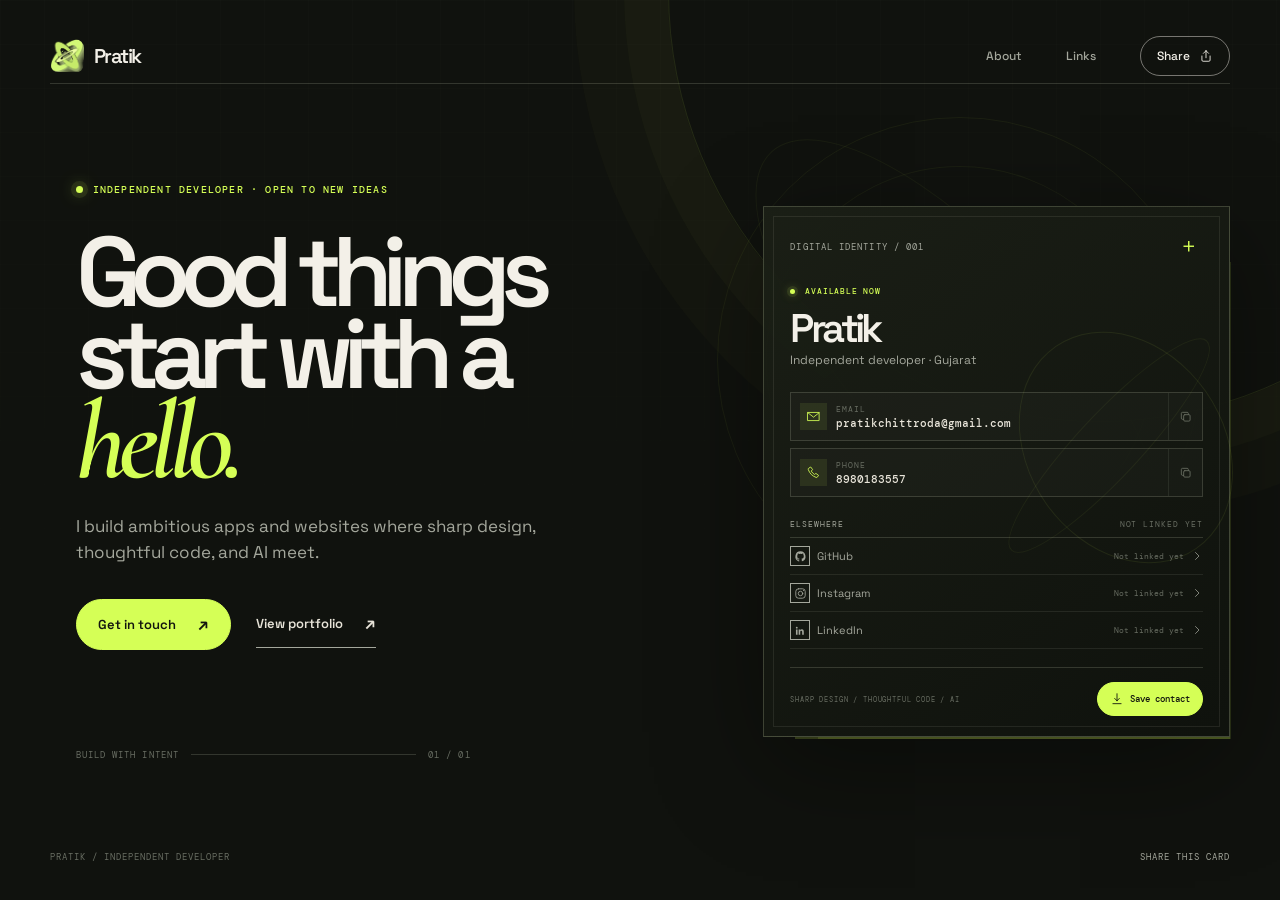
==== Personal card/index.html @ 22456f9d "added both\" ====
<!doctype html>
<html lang="en">
  <head>
    <meta charset="UTF-8" />
    <meta name="viewport" content="width=device-width, initial-scale=1.0" />
    <meta name="theme-color" content="#10120e" />
    <meta name="description" content="Pratik — independent developer building ambitious apps and websites." />
    <title>Pratik — Independent developer</title>
    <link rel="stylesheet" href="styles.css" />
  </head>
  <body>
    <main class="stage" id="top">
      <div class="ambient-grid" aria-hidden="true"></div>
      <input class="card-zoom-toggle" id="cardZoomToggle" type="checkbox" aria-label="Focus card" />

      <header class="site-header shell">
        <a class="brand" href="#top" aria-label="Pratik home">
          <img class="brand-logo" src="public/logo.png" alt="Pratik logo" />
          <span class="brand-name">Pratik</span>
        </a>
        <nav class="masthead-nav" aria-label="Primary navigation">
          <a href="#identity-card">About</a>
          <a href="#links">Links</a>
          <button class="share-button" id="shareTop" type="button" aria-label="Share this card">
            <span>Share</span>
            <svg viewBox="0 0 24 24" aria-hidden="true"><path d="M12 15V3m0 0L7.5 7.5M12 3l4.5 4.5M5 12v7a2 2 0 0 0 2 2h10a2 2 0 0 0 2-2v-7" /></svg>
          </button>
        </nav>
      </header>

      <section class="identity-layout shell" aria-label="Pratik's digital identity card">
        <div class="intro-panel">
          <p class="eyebrow"><span class="pulse"></span><span id="availability">Independent developer · Open to new ideas</span></p>
          <h1>Good things<br />start with a<br /><em>hello.</em></h1>
          <p class="intro-copy" id="displayBio">Hey, I'm Pratik. I build ambitious apps and websites where sharp design, thoughtful code, and AI meet.</p>
          <div class="intro-actions">
            <a class="primary-link" href="#identity-card">Get in touch <span aria-hidden="true">↗</span></a>
            <a class="text-link" id="websiteLink" href="#links">View portfolio <span aria-hidden="true">↗</span></a>
          </div>
          <div class="intro-foot" aria-hidden="true">
            <span>BUILD WITH INTENT</span>
            <span class="foot-rule"></span>
            <span>01 / 01</span>
          </div>
        </div>

        <section class="identity-card" id="identity-card" aria-label="Contact card">
          <div class="card-outline" aria-hidden="true"></div>
          <div class="card-header">
            <span class="card-kicker">DIGITAL IDENTITY / 001</span>
            <label class="card-mark" for="cardZoomToggle" title="Focus card">+</label>
          </div>

          <div class="card-body">
            <div class="card-info">
              <div class="card-identity">
                <p class="status-line"><span class="pulse"></span> AVAILABLE NOW</p>
                <h2 id="displayName">Pratik</h2>
                <p class="role" id="displayRole">Independent developer</p>
              </div>

              <div class="contact-actions" aria-label="Contact actions">
                <div class="contact-row">
                  <a class="contact-anchor action-primary" id="emailLink" href="#" aria-label="Add email">
                    <span class="contact-icon" aria-hidden="true"><svg viewBox="0 0 24 24"><path d="M3 5.5h18v13H3zM3 6l9 7 9-7" /></svg></span>
                    <span class="contact-copy"><small>EMAIL</small><strong id="emailText">Add email</strong></span>
                  </a>
                  <button class="copy-action" data-field="email" type="button" aria-label="Copy email"><svg viewBox="0 0 24 24" aria-hidden="true"><rect x="8" y="8" width="11" height="11" rx="2" /><path d="M16 8V6a2 2 0 0 0-2-2H6a2 2 0 0 0-2 2v8a2 2 0 0 0 2 2h2" /></svg></button>
                </div>
                <div class="contact-row">
                  <a class="contact-anchor" id="phoneLink" href="#" aria-label="Add phone">
                    <span class="contact-icon" aria-hidden="true"><svg viewBox="0 0 24 24"><path d="M7 3.5 4.5 5a2 2 0 0 0-.8 2.5c2.4 6.2 6.1 9.9 12.3 12.3a2 2 0 0 0 2.5-.8l1.5-2.5-4.2-3.1-2.1 1.7a14.3 14.3 0 0 1-5.3-5.3l1.7-2.1z" /></svg></span>
                    <span class="contact-copy"><small>PHONE</small><strong id="phoneText">Add phone</strong></span>
                  </a>
                  <button class="copy-action" data-field="phone" type="button" aria-label="Copy phone"><svg viewBox="0 0 24 24" aria-hidden="true"><rect x="8" y="8" width="11" height="11" rx="2" /><path d="M16 8V6a2 2 0 0 0-2-2H6a2 2 0 0 0-2 2v8a2 2 0 0 0 2 2h2" /></svg></button>
                </div>
              </div>

              <div class="card-links" id="links">
                <div class="links-label"><span>ELSEWHERE</span><span>NOT LINKED YET</span></div>
                <nav class="social-links" aria-label="Social links">
                  <a class="social-link" data-social="github" href="#" aria-label="GitHub — not linked yet">
                    <span class="social-name"><span class="social-icon" aria-hidden="true"><svg viewBox="0 0 24 24"><path d="M12 2.5a9.5 9.5 0 0 0-3 18.51c.48.09.65-.21.65-.46v-1.7c-2.64.58-3.2-1.12-3.2-1.12-.43-1.1-1.05-1.4-1.05-1.4-.86-.59.07-.58.07-.58.95.07 1.45.98 1.45.98.85 1.45 2.22 1.03 2.76.79.09-.61.33-1.03.6-1.27-2.11-.24-4.33-1.06-4.33-4.7 0-1.04.37-1.89.98-2.56-.1-.24-.43-1.21.09-2.53 0 0 .8-.26 2.62.98a9.1 9.1 0 0 1 4.76 0c1.82-1.24 2.62-.98 2.62-.98.52 1.32.19 2.29.09 2.53.61.67.98 1.52.98 2.56 0 3.65-2.22 4.46-4.34 4.7.34.29.64.84.64 1.69v2.51c0 .25.17.55.65.46A9.5 9.5 0 0 0 12 2.5Z" /></svg></span> GitHub</span><span class="social-subtitle">Not linked yet</span><svg viewBox="0 0 24 24" aria-hidden="true"><path d="m9 5 7 7-7 7" /></svg>
                  </a>
                  <a class="social-link" data-social="instagram" href="#" aria-label="Instagram — not linked yet">
                    <span class="social-name"><span class="social-icon" aria-hidden="true"><svg viewBox="0 0 24 24"><rect x="3.3" y="3.3" width="17.4" height="17.4" rx="5" /><circle cx="12" cy="12" r="4.1" /><circle cx="17.5" cy="6.6" r="1" class="social-dot" /></svg></span> Instagram</span><span class="social-subtitle">Not linked yet</span><svg viewBox="0 0 24 24" aria-hidden="true"><path d="m9 5 7 7-7 7" /></svg>
                  </a>
                  <a class="social-link" data-social="linkedin" href="#" aria-label="LinkedIn — not linked yet">
                    <span class="social-name"><span class="social-icon" aria-hidden="true"><svg viewBox="0 0 24 24"><path d="M5.1 8.4A1.7 1.7 0 1 1 5.1 5a1.7 1.7 0 0 1 0 3.4ZM3.6 10h3v10h-3V10Zm5.1 0h2.9v1.37h.04c.4-.76 1.38-1.56 2.84-1.56 3.03 0 3.59 1.99 3.59 4.58V20h-3v-4.98c0-1.19-.02-2.72-1.66-2.72s-1.92 1.3-1.92 2.64V20h-2.9V10Z" /></svg></span> LinkedIn</span><span class="social-subtitle">Not linked yet</span><svg viewBox="0 0 24 24" aria-hidden="true"><path d="m9 5 7 7-7 7" /></svg>
                  </a>
                </nav>
              </div>
            </div>
          </div>

          <div class="card-footer">
            <span class="footer-note">SHARP DESIGN / THOUGHTFUL CODE / AI</span>
            <button class="save-button" id="saveContact" type="button"><svg viewBox="0 0 24 24" aria-hidden="true"><path d="M12 3v12m0 0 4-4m-4 4-4-4M5 20h14" /></svg> Save contact</button>
          </div>
        </section>
      </section>

      <div class="stage-footer shell">
        <span>PRATIK / INDEPENDENT DEVELOPER</span>
      <button class="share-trigger" id="qrTrigger" type="button">Share this card</button>
      </div>
    </main>

    <div class="toast" id="toast" role="status" aria-live="polite"><span class="toast-check">✓</span><span id="toastText">Copied to clipboard</span></div>

    <dialog class="contact-dialog" id="contactDialog" aria-labelledby="dialogTitle">
      <div class="dialog-inner">
        <button class="dialog-close" id="dialogClose" type="button" aria-label="Close share dialog">×</button>
        <p class="eyebrow"><span class="pulse"></span> SHARE THIS CARD</p>
        <h2 id="dialogTitle">Pass it along.</h2>
        <label class="share-field" for="shareUrl"><span>PUBLIC CARD URL</span><input id="shareUrl" type="url" readonly value="" /></label>
        <button class="copy-link" id="copyLink" type="button">Copy link <span aria-hidden="true">↗</span></button>
        <p class="dialog-hint" id="dialogHint">Copy the link and send it to someone who should say hello.</p>
        <button class="dialog-save" id="dialogSave" type="button"><svg viewBox="0 0 24 24" aria-hidden="true"><path d="M12 3v12m0 0 4-4m-4 4-4-4M5 20h14" /></svg> Save contact</button>
      </div>
    </dialog>

    <script src="app.js"></script>
  </body>
</html>
---- Personal card/styles.css ----
@import url('https://fonts.googleapis.com/css2?family=Cormorant+Garamond:ital,wght@1,500;1,600;1,700&family=DM+Mono:wght@400;500&family=Space+Grotesk:wght@400;500;600;700&display=swap');

:root {
  --ink: #f3f0e8;
  --warm: #e8e4d9;
  --muted: #a4a79c;
  --dim: #686d62;
  --line: rgba(226, 232, 203, .17);
  --line-soft: rgba(226, 232, 203, .09);
  --lime: #d5ff56;
  --lime-soft: #bbdf4c;
  --lime-wash: rgba(213, 255, 86, .08);
  --bg: #10120e;
  --panel: #151811;
  --sans: 'Space Grotesk', -apple-system, BlinkMacSystemFont, 'Segoe UI', sans-serif;
  --serif: 'Cormorant Garamond', Georgia, serif;
  --mono: 'DM Mono', 'SFMono-Regular', Consolas, monospace;
}

* { box-sizing: border-box; }
html { scroll-behavior: smooth; }
body { min-width: 320px; margin: 0; overflow-x: hidden; color: var(--ink); background: var(--bg); font-family: var(--sans); }
button, input { font: inherit; }
button, a { -webkit-tap-highlight-color: transparent; }
button { cursor: pointer; }
a { color: inherit; }
:focus-visible { outline: 2px solid var(--lime); outline-offset: 4px; }

.stage { position: relative; isolation: isolate; min-height: 100svh; overflow: hidden; padding: 28px 28px 22px; background: var(--bg); }
.stage::before { content: ''; position: absolute; z-index: -2; width: min(860px, 90vw); height: min(860px, 90vw); top: -440px; right: -250px; border: 1px solid rgba(213,255,86,.1); border-radius: 50%; box-shadow: 0 0 0 44px rgba(213,255,86,.025), 0 0 0 94px rgba(213,255,86,.017); pointer-events: none; }
.stage::after { content: ''; position: absolute; z-index: -2; inset: 0; opacity: .32; background-image: linear-gradient(rgba(220,236,190,.04) 1px, transparent 1px), linear-gradient(90deg, rgba(220,236,190,.04) 1px, transparent 1px); background-size: 44px 44px; mask-image: linear-gradient(to bottom, black 0%, transparent 78%); pointer-events: none; }
.ambient-grid { position: absolute; z-index: -1; top: 13%; right: 6%; width: 38vw; height: 38vw; min-width: 250px; min-height: 250px; border: 1px solid rgba(213,255,86,.11); border-radius: 50%; opacity: .5; pointer-events: none; }
.ambient-grid::before, .ambient-grid::after { content: ''; position: absolute; inset: 10%; border: 1px solid rgba(213,255,86,.1); border-radius: 50%; transform: rotate(42deg); }
.ambient-grid::after { inset: -8% 28%; transform: rotate(-42deg); }
.shell { width: min(100%, 1180px); margin-inline: auto; }

.site-header { display: flex; align-items: center; justify-content: space-between; min-height: 56px; border-bottom: 1px solid var(--line); }
.brand { display: inline-flex; align-items: center; gap: 10px; color: var(--ink); text-decoration: none; }
.brand-logo { display: block; width: 34px; height: 34px; border-radius: 9px; object-fit: contain; }
.brand-name { font-size: 20px; font-weight: 600; letter-spacing: -.08em; }
.masthead-nav { display: flex; align-items: center; gap: clamp(17px, 3.5vw, 44px); color: var(--muted); font-size: 12px; font-weight: 500; }
.masthead-nav > a { text-decoration: none; transition: color .2s ease; }
.masthead-nav > a:hover { color: var(--ink); }
.share-button { display: inline-flex; align-items: center; gap: 9px; padding: 11px 16px; border: 1px solid rgba(243,240,232,.45); border-radius: 999px; color: var(--ink); background: transparent; font-size: 12px; transition: border-color .2s ease, color .2s ease, background .2s ease; }
.share-button:hover { border-color: var(--lime); color: var(--lime); background: var(--lime-wash); }
.share-button svg, .save-button svg, .dialog-save svg { width: 14px; height: 14px; fill: none; stroke: currentColor; stroke-width: 1.5; stroke-linecap: round; stroke-linejoin: round; }

.identity-layout { display: grid; grid-template-columns: minmax(0, 1fr) minmax(430px, .78fr); gap: clamp(50px, 9vw, 145px); align-items: center; padding-top: clamp(72px, 11vh, 140px); padding-bottom: clamp(48px, 10vh, 118px); }
.intro-panel { min-width: 0; padding-left: clamp(0px, 2vw, 27px); }
.eyebrow, .status-line { display: flex; align-items: center; gap: 10px; margin: 0; color: var(--lime); font: 500 10px var(--mono); letter-spacing: .12em; text-transform: uppercase; }
.pulse { display: inline-block; width: 7px; height: 7px; flex: 0 0 auto; border-radius: 50%; background: var(--lime); box-shadow: 0 0 0 5px rgba(213,255,86,.09), 0 0 16px rgba(213,255,86,.65); }
h1, h2, p { margin-top: 0; }
h1 { max-width: 700px; margin: 36px 0 25px; color: var(--ink); font-size: clamp(4rem, 7.7vw, 7.8rem); line-height: .83; letter-spacing: -.105em; font-weight: 600; }
h1 em { color: var(--lime); font-family: var(--serif); font-size: 1.13em; font-weight: 600; letter-spacing: -.07em; }
.intro-copy { max-width: 505px; margin-bottom: 33px; color: var(--muted); font-size: clamp(14px, 1.35vw, 17px); line-height: 1.55; }
.intro-actions { display: flex; flex-wrap: wrap; align-items: center; gap: 25px; }
.primary-link, .text-link { display: inline-flex; align-items: center; gap: 22px; text-decoration: none; font-size: 13px; font-weight: 600; transition: color .2s ease, background .2s ease, border-color .2s ease; }
.primary-link { padding: 16px 21px; border: 1px solid var(--lime); border-radius: 999px; color: #12150e; background: var(--lime); }
.primary-link:hover { border-color: var(--ink); background: var(--ink); }
.primary-link span, .text-link span { font-size: 17px; line-height: 1; }
.text-link { padding: 15px 0; border-bottom: 1px solid var(--muted); color: var(--warm); }
.text-link:hover { border-color: var(--lime); color: var(--lime); }
.intro-foot { display: flex; align-items: center; gap: 12px; max-width: 395px; margin-top: clamp(64px, 11vh, 142px); color: var(--dim); font: 9px var(--mono); letter-spacing: .12em; }
.foot-rule { height: 1px; flex: 1; background: var(--line); }

.identity-card { position: relative; min-width: 0; padding: 25px 26px 20px; border: 1px solid rgba(222,237,188,.22); background: linear-gradient(145deg, rgba(27,31,22,.98), rgba(15,18,13,.99)); box-shadow: 16px 18px 0 -16px rgba(213,255,86,.18), 28px 29px 0 -27px rgba(213,255,86,.12), 0 30px 100px rgba(0,0,0,.37); }
.identity-card::after { content: ''; position: absolute; z-index: 0; inset: 4px; border: 1px solid rgba(213,255,86,.12); opacity: 0; pointer-events: none; }
.card-outline { position: absolute; inset: 9px; border: 1px solid var(--line-soft); pointer-events: none; }
.card-header, .card-footer { position: relative; z-index: 1; display: flex; align-items: center; justify-content: space-between; }
.card-kicker, .links-label, .footer-note { color: var(--muted); font: 9px var(--mono); letter-spacing: .12em; }
.card-zoom-toggle { position: absolute; width: 1px; height: 1px; overflow: hidden; clip: rect(0 0 0 0); clip-path: inset(50%); white-space: nowrap; }
.card-mark { position: relative; z-index: 2; display: grid; place-items: center; width: 29px; height: 29px; border: 1px solid transparent; color: var(--lime); font-size: 25px; font-weight: 300; line-height: 1; cursor: pointer; transition: border-color .2s ease, background .2s ease, transform .2s ease; }
.card-mark:hover, .card-zoom-toggle:focus-visible ~ .identity-layout .card-mark { border-color: rgba(213,255,86,.4); background: var(--lime-wash); }
.card-zoom-toggle:checked ~ .identity-layout .card-mark { transform: rotate(45deg); }
.card-body { position: relative; z-index: 1; display: block; margin-top: 22px; }
.card-body::before { content: ''; position: absolute; z-index: -1; top: 11%; right: -5%; width: 47%; height: 67%; border: 1px solid rgba(213,255,86,.08); border-radius: 50%; transform: rotate(-35deg); pointer-events: none; }
.card-body::after { content: ''; position: absolute; z-index: -1; top: 5%; right: 15%; width: 15%; height: 78%; border: 1px solid rgba(213,255,86,.06); border-radius: 50%; transform: rotate(43deg); pointer-events: none; }
.card-info { width: min(100%, 620px); min-width: 0; margin-inline: auto; display: flex; flex-direction: column; }
.status-line { margin: 3px 0 14px; font-size: 8px; letter-spacing: .1em; }.status-line .pulse { width: 5px; height: 5px; box-shadow: 0 0 0 3px rgba(213,255,86,.09), 0 0 10px rgba(213,255,86,.55); }
h2 { margin-bottom: 4px; font-size: clamp(28px, 3.4vw, 40px); line-height: .95; letter-spacing: -.09em; font-weight: 600; }
.role { margin-bottom: 24px; color: var(--muted); font-size: 12px; }
.contact-actions { display: grid; gap: 7px; }
.contact-row { display: flex; align-items: stretch; min-width: 0; border: 1px solid var(--line); background: rgba(255,255,255,.018); transition: border-color .2s ease, background .2s ease; }
.contact-row:focus-within, .contact-row:hover { border-color: rgba(213,255,86,.4); background: var(--lime-wash); }
.contact-anchor { min-width: 0; flex: 1; display: flex; align-items: center; gap: 9px; padding: 10px 9px; text-decoration: none; }
.contact-icon { display: grid; place-items: center; width: 27px; height: 27px; flex: 0 0 auto; color: var(--lime); background: rgba(213,255,86,.09); }
.contact-icon svg { width: 15px; height: 15px; fill: none; stroke: currentColor; stroke-width: 1.35; stroke-linejoin: round; stroke-linecap: round; }
.contact-copy { min-width: 0; display: grid; gap: 2px; }.contact-copy small { color: var(--dim); font: 8px var(--mono); letter-spacing: .1em; }.contact-copy strong { overflow: hidden; color: var(--warm); font: 500 11px var(--mono); text-overflow: ellipsis; white-space: nowrap; }
.copy-action { display: grid; place-items: center; width: 34px; flex: 0 0 34px; margin: 0; border: 0; border-left: 1px solid var(--line-soft); color: var(--dim); background: transparent; transition: color .2s ease, background .2s ease; }.copy-action:hover { color: var(--lime); background: rgba(213,255,86,.1); }.copy-action svg { width: 14px; height: 14px; fill: none; stroke: currentColor; stroke-width: 1.5; stroke-linejoin: round; stroke-linecap: round; }
.card-links { margin-top: auto; padding-top: 22px; }.links-label { display: flex; justify-content: space-between; padding-bottom: 8px; border-bottom: 1px solid var(--line); font-size: 8px; }.links-label span:last-child { color: var(--dim); }
.social-links { display: grid; }.social-link { display: flex; align-items: center; gap: 7px; padding: 8px 0; border-bottom: 1px solid var(--line-soft); color: var(--muted); text-decoration: none; transition: color .2s ease; }.social-link:hover { color: var(--lime); }.social-name { display: inline-flex; align-items: center; gap: 7px; min-width: 0; font-size: 11px; }.social-icon { display: grid; place-items: center; width: 20px; height: 20px; border: 1px solid currentColor; color: inherit; }.social-icon svg { width: 13px; height: 13px; fill: none; stroke: currentColor; stroke-width: 1.55; stroke-linecap: round; stroke-linejoin: round; }.social-icon svg path:first-child { fill: currentColor; stroke: none; }.social-icon .social-dot { fill: currentColor; stroke: none; }.social-subtitle { overflow: hidden; margin-left: auto; color: var(--dim); font: 8px var(--mono); text-overflow: ellipsis; white-space: nowrap; }.social-link > svg { width: 12px; height: 12px; flex: 0 0 auto; fill: none; stroke: currentColor; stroke-width: 1.5; stroke-linecap: round; stroke-linejoin: round; }
.card-footer { gap: 10px; margin-top: 18px; padding-top: 14px; border-top: 1px solid var(--line); }.footer-note { overflow: hidden; color: var(--dim); font-size: 7px; text-overflow: ellipsis; white-space: nowrap; }.save-button, .dialog-save { display: inline-flex; align-items: center; gap: 6px; flex: 0 0 auto; padding: 6px 0; border: 0; color: var(--lime); background: transparent; font: 500 9px var(--mono); white-space: nowrap; }.save-button { padding: 9px 12px; border: 1px solid var(--lime); border-radius: 999px; color: #12150e; background: var(--lime); }.save-button:hover { color: var(--ink); border-color: var(--ink); background: var(--ink); }.dialog-save:hover { color: var(--ink); }

.stage-footer { display: flex; justify-content: space-between; align-items: center; color: var(--dim); font: 9px var(--mono); letter-spacing: .11em; }.share-trigger { padding: 0; border: 0; color: var(--muted); background: none; font: 9px var(--mono); letter-spacing: .11em; text-transform: uppercase; }.share-trigger span { padding-left: 7px; color: var(--lime); font-size: 15px; }.share-trigger:hover { color: var(--lime); }
.toast { position: fixed; z-index: 20; left: 50%; bottom: 23px; display: flex; align-items: center; gap: 9px; padding: 11px 16px 11px 11px; border: 1px solid rgba(213,255,86,.4); border-radius: 30px; color: var(--ink); background: #1a2414; box-shadow: 0 12px 40px rgba(0,0,0,.4); font: 11px var(--mono); transform: translate(-50%, 90px); opacity: 0; pointer-events: none; transition: opacity .25s ease, transform .25s ease; }.toast.is-visible { transform: translate(-50%, 0); opacity: 1; }.toast-check { display: grid; place-items: center; width: 19px; height: 19px; border-radius: 50%; color: #19230f; background: var(--lime); font-weight: 700; }

/* The plus mark is a no-script focus mode: the card expands into the only visible surface. */
.identity-card { transform-origin: center; transition: width .65s cubic-bezier(.22, 1, .36, 1), transform .65s cubic-bezier(.22, 1, .36, 1), box-shadow .65s ease; }
.stage > .card-zoom-toggle:checked ~ .site-header,
.stage > .card-zoom-toggle:checked ~ .identity-layout .intro-panel,
.stage > .card-zoom-toggle:checked ~ .stage-footer { opacity: 0; pointer-events: none; transform: scale(.96); }
.site-header, .intro-panel, .stage-footer { transition: opacity .42s ease, transform .65s cubic-bezier(.22, 1, .36, 1); }
.stage > .card-zoom-toggle:checked ~ .identity-layout::before { content: ''; position: fixed; z-index: 0; inset: 0; background: var(--bg); opacity: .96; pointer-events: none; }
.stage > .card-zoom-toggle:checked ~ .identity-layout { position: fixed; z-index: 10; top: 0; right: 0; bottom: 0; left: 0; display: grid; grid-template-columns: 1fr; place-items: center; width: auto; height: 100svh; max-width: none; margin: 0; padding: clamp(18px, 4vw, 48px); pointer-events: none; opacity: 1; animation: focusIn .7s ease both; }
.stage > .card-zoom-toggle:checked ~ .identity-layout .identity-card { position: fixed; z-index: 1; top: 50%; left: 50%; width: min(760px, calc(100vw - clamp(36px, 8vw, 96px))); max-height: calc(100svh - clamp(36px, 8vw, 96px)); margin: 0; overflow: auto; pointer-events: auto; transform: translate(-50%, -50%) scale(1.06); animation: cardFocusIn .72s cubic-bezier(.22, 1, .36, 1) both; box-shadow: 0 0 0 1px rgba(213,255,86,.1), 0 35px 120px rgba(0,0,0,.72), 0 0 80px rgba(213,255,86,.07); }
.stage > .card-zoom-toggle:checked ~ .identity-layout .identity-card::after { opacity: 1; animation: outlinePulse 3.2s ease-in-out .7s infinite; }
.stage > .card-zoom-toggle:checked ~ .identity-layout .card-header { animation: revealUp .55s cubic-bezier(.22, 1, .36, 1) .15s both; }
.stage > .card-zoom-toggle:checked ~ .identity-layout .card-identity { animation: revealUp .55s cubic-bezier(.22, 1, .36, 1) .24s both; }
.stage > .card-zoom-toggle:checked ~ .identity-layout .contact-row:nth-child(1) { animation: revealUp .5s cubic-bezier(.22, 1, .36, 1) .34s both; }
.stage > .card-zoom-toggle:checked ~ .identity-layout .contact-row:nth-child(2) { animation: revealUp .5s cubic-bezier(.22, 1, .36, 1) .41s both; }
.stage > .card-zoom-toggle:checked ~ .identity-layout .card-links { animation: revealUp .55s cubic-bezier(.22, 1, .36, 1) .49s both; }
.stage > .card-zoom-toggle:checked ~ .identity-layout .card-footer { animation: revealUp .55s cubic-bezier(.22, 1, .36, 1) .58s both; }

@keyframes focusIn {
  from { opacity: 0; }
  to { opacity: 1; }
}
@keyframes cardFocusIn {
  from { opacity: 0; transform: translate(-50%, -50%) scale(.88); }
  to { opacity: 1; transform: translate(-50%, -50%) scale(1.06); }
}
@keyframes revealUp {
  from { opacity: 0; transform: translateY(14px); }
  to { opacity: 1; transform: translateY(0); }
}
@keyframes outlinePulse {
  0%, 100% { box-shadow: 0 0 0 0 rgba(213,255,86,0); }
  50% { box-shadow: 0 0 0 9px rgba(213,255,86,.035), 0 0 28px rgba(213,255,86,.12); }
}

.contact-dialog { width: min(calc(100% - 32px), 430px); padding: 0; border: 1px solid rgba(213,255,86,.35); color: var(--ink); background: #151811; box-shadow: 0 30px 100px rgba(0,0,0,.75); }.contact-dialog::backdrop { background: rgba(5,7,4,.8); backdrop-filter: blur(9px); }.dialog-inner { position: relative; padding: 34px 30px 28px; text-align: left; }.dialog-close { position: absolute; top: 14px; right: 14px; display: grid; place-items: center; width: 28px; height: 28px; border: 1px solid var(--line); border-radius: 50%; color: var(--muted); background: transparent; font-size: 20px; line-height: 1; }.dialog-close:hover { border-color: var(--lime); color: var(--lime); }.dialog-inner .eyebrow { margin-bottom: 17px; font-size: 9px; }.dialog-inner h2 { margin-bottom: 22px; font-size: 39px; }.share-field { display: grid; gap: 8px; }.share-field > span { color: var(--dim); font: 9px var(--mono); letter-spacing: .12em; }.share-field input { width: 100%; min-width: 0; padding: 13px 12px; border: 1px solid var(--line); border-radius: 0; color: var(--warm); outline: 0; background: rgba(255,255,255,.035); font: 11px var(--mono); }.share-field input:focus { border-color: var(--lime); }.copy-link { display: inline-flex; align-items: center; gap: 17px; margin-top: 12px; padding: 12px 15px; border: 1px solid var(--lime); color: #12150e; background: var(--lime); font-size: 12px; font-weight: 600; }.copy-link span { font-size: 16px; }.copy-link:hover { color: var(--ink); border-color: var(--ink); background: var(--ink); }.dialog-hint { max-width: 320px; margin: 18px 0 18px; color: var(--muted); font-size: 11px; line-height: 1.5; }

@media (max-width: 899px) {
  .identity-layout { grid-template-columns: minmax(0, 700px); justify-content: center; gap: 58px; padding-top: 76px; }
  .intro-panel { padding-left: 0; }
  h1 { font-size: clamp(4rem, 13vw, 7rem); }
  .intro-foot { margin-top: 70px; }
  .identity-card { width: min(100%, 620px); margin-inline: auto; }
}

@media (max-width: 560px) {
  .stage { padding: 18px 15px 20px; }
  .site-header { min-height: 49px; }.brand-logo { width: 30px; height: 30px; }.brand-name { font-size: 18px; }.masthead-nav { gap: 14px; font-size: 11px; }.masthead-nav > a { display: none; }.share-button { padding: 9px 12px; }
  .identity-layout { gap: 45px; padding-top: 63px; padding-bottom: 48px; }
  .eyebrow { font-size: 8px; letter-spacing: .08em; }.pulse { width: 6px; height: 6px; }
  h1 { margin: 28px 0 20px; font-size: clamp(3.8rem, 17vw, 5.5rem); line-height: .86; }.intro-copy { font-size: 14px; }.intro-actions { gap: 17px; }.primary-link { padding: 14px 17px; }.text-link { padding-block: 13px; }
  .intro-foot { margin-top: 57px; }
  .identity-card { padding: 21px 18px 17px; }.card-info { width: 100%; }.card-links { padding-top: 24px; }.card-footer { margin-top: 20px; }.footer-note { max-width: 48%; }
  .stage-footer { gap: 12px; font-size: 8px; }.stage-footer > span { max-width: 48%; line-height: 1.35; }.share-trigger { font-size: 8px; letter-spacing: .07em; text-align: right; }
}

@media (max-width: 560px) {
  .stage > .card-zoom-toggle:checked ~ .identity-layout { padding: 16px; }
  .stage > .card-zoom-toggle:checked ~ .identity-layout .identity-card { width: calc(100vw - 32px); max-height: calc(100svh - 32px); transform: translate(-50%, -50%) scale(1); }
}

@media (max-width: 365px) {
  .stage { padding-inline: 12px; }.masthead-nav { gap: 8px; }.share-button span { display: none; }.share-button { padding: 9px; }.identity-layout { padding-top: 53px; }.identity-card { padding-inline: 15px; }.contact-copy strong { font-size: 10px; }.social-subtitle { font-size: 7px; }.footer-note { font-size: 6px; }
}

@media (prefers-reduced-motion: no-preference) {
  .ambient-grid { animation: drift 18s ease-in-out infinite alternate; }
  .pulse { animation: pulse 2.8s ease-in-out infinite; }
  @keyframes drift { to { transform: rotate(8deg) scale(1.06); opacity: .35; } }
  @keyframes pulse { 50% { box-shadow: 0 0 0 6px rgba(213,255,86,.04), 0 0 18px rgba(213,255,86,.72); } }
}

@media (prefers-reduced-motion: reduce) {
  html { scroll-behavior: auto; }
  *, *::before, *::after { animation-duration: .01ms !important; animation-iteration-count: 1 !important; transition-duration: .01ms !important; }
}
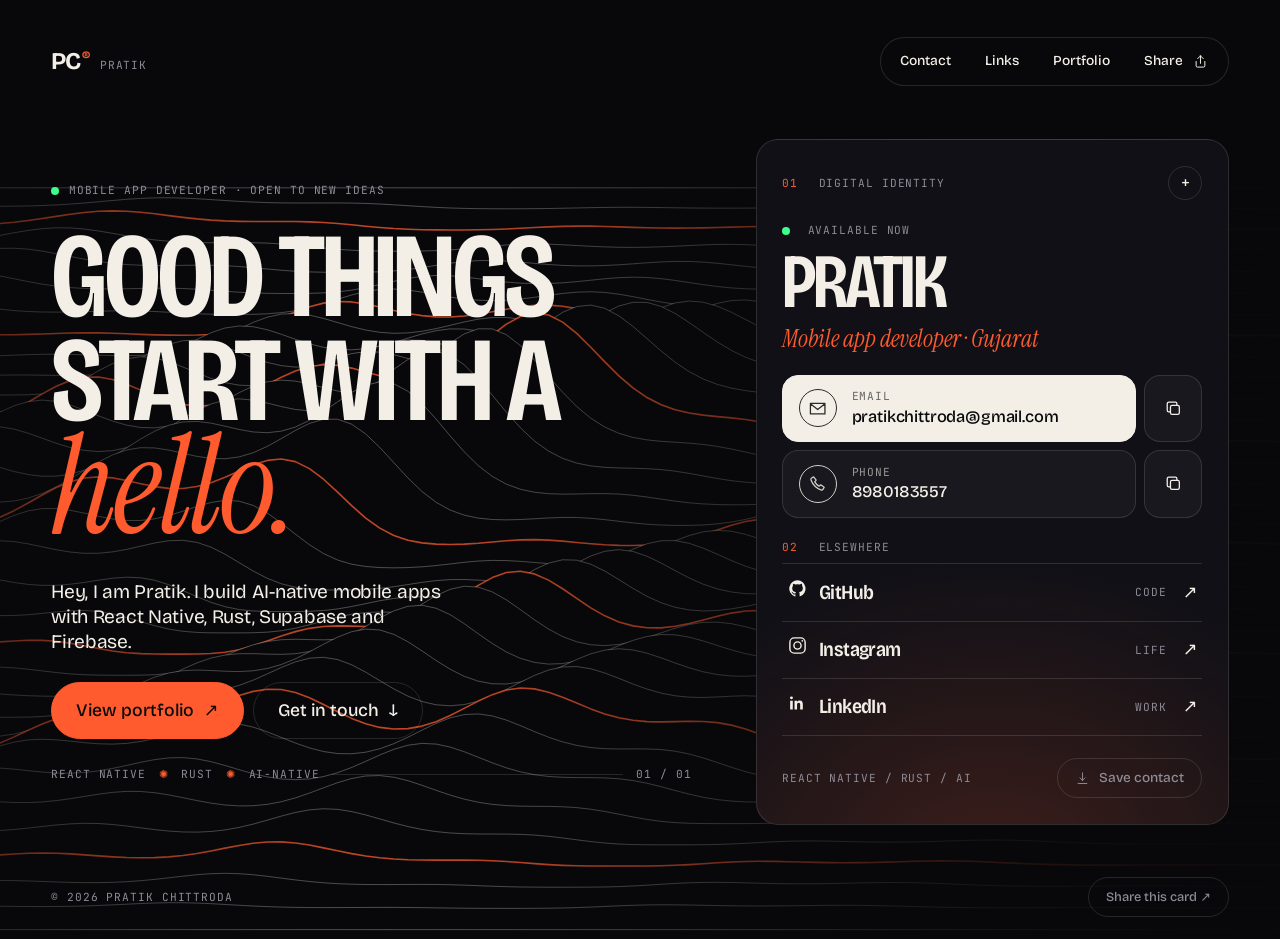
==== commit ca96c4a1: "feat: redesign personal card to match the new portfolio Same ink/ember palette, type system, pill bu" ====
--- a/Personal card/index.html
+++ b/Personal card/index.html
@@ -3,24 +3,27 @@
   <head>
     <meta charset="UTF-8" />
     <meta name="viewport" content="width=device-width, initial-scale=1.0" />
-    <meta name="theme-color" content="#10120e" />
-    <meta name="description" content="Pratik — independent developer building ambitious apps and websites." />
-    <title>Pratik — Independent developer</title>
+    <meta name="theme-color" content="#08080b" />
+    <meta name="description" content="Pratik Chittroda — mobile app developer building AI-native apps with React Native, Rust, Supabase and Firebase." />
+    <title>Pratik — Digital card</title>
+    <link rel="icon" type="image/svg+xml" href="/portfolio/favicon.svg" />
+    <link rel="preload" href="public/fonts/bricolage.woff2" as="font" type="font/woff2" crossorigin />
     <link rel="stylesheet" href="styles.css" />
   </head>
   <body>
     <main class="stage" id="top">
-      <div class="ambient-grid" aria-hidden="true"></div>
+      <canvas class="waves" id="waves" aria-hidden="true"></canvas>
       <input class="card-zoom-toggle" id="cardZoomToggle" type="checkbox" aria-label="Focus card" />
 
       <header class="site-header shell">
         <a class="brand" href="#top" aria-label="Pratik home">
-          <img class="brand-logo" src="public/logo.png" alt="Pratik logo" />
+          <span class="brand-mark">PC<sup>®</sup></span>
           <span class="brand-name">Pratik</span>
         </a>
         <nav class="masthead-nav" aria-label="Primary navigation">
-          <a href="#identity-card">About</a>
+          <a href="#identity-card">Contact</a>
           <a href="#links">Links</a>
+          <a href="/portfolio">Portfolio</a>
           <button class="share-button" id="shareTop" type="button" aria-label="Share this card">
             <span>Share</span>
             <svg viewBox="0 0 24 24" aria-hidden="true"><path d="M12 15V3m0 0L7.5 7.5M12 3l4.5 4.5M5 12v7a2 2 0 0 0 2 2h10a2 2 0 0 0 2-2v-7" /></svg>
@@ -30,15 +33,15 @@
 
       <section class="identity-layout shell" aria-label="Pratik's digital identity card">
         <div class="intro-panel">
-          <p class="eyebrow"><span class="pulse"></span><span id="availability">Independent developer · Open to new ideas</span></p>
-          <h1>Good things<br />start with a<br /><em>hello.</em></h1>
-          <p class="intro-copy" id="displayBio">Hey, I'm Pratik. I build ambitious apps and websites where sharp design, thoughtful code, and AI meet.</p>
+          <p class="eyebrow"><span class="pulse"></span><span id="availability">Mobile app developer · Open to new ideas</span></p>
+          <h1><span>Good things</span><span>start with a</span><em>hello.</em></h1>
+          <p class="intro-copy" id="displayBio">Hey, I'm Pratik. I build AI-native mobile apps with React Native, Rust, Supabase and Firebase.</p>
           <div class="intro-actions">
-            <a class="primary-link" href="#identity-card">Get in touch <span aria-hidden="true">↗</span></a>
-            <a class="text-link" id="websiteLink" href="#links">View portfolio <span aria-hidden="true">↗</span></a>
+            <a class="primary-link" id="websiteLink" href="/portfolio"><span>View portfolio</span><i aria-hidden="true">↗</i></a>
+            <a class="text-link" href="#identity-card"><span>Get in touch</span><i aria-hidden="true">↓</i></a>
           </div>
           <div class="intro-foot" aria-hidden="true">
-            <span>BUILD WITH INTENT</span>
+            <span>React Native</span><b>✺</b><span>Rust</span><b>✺</b><span>AI-native</span>
             <span class="foot-rule"></span>
             <span>01 / 01</span>
           </div>
@@ -47,46 +50,46 @@
         <section class="identity-card" id="identity-card" aria-label="Contact card">
           <div class="card-outline" aria-hidden="true"></div>
           <div class="card-header">
-            <span class="card-kicker">DIGITAL IDENTITY / 001</span>
+            <span class="card-kicker"><b>01</b> Digital identity</span>
             <label class="card-mark" for="cardZoomToggle" title="Focus card">+</label>
           </div>
 
           <div class="card-body">
             <div class="card-info">
               <div class="card-identity">
-                <p class="status-line"><span class="pulse"></span> AVAILABLE NOW</p>
+                <p class="status-line"><span class="pulse"></span> Available now</p>
                 <h2 id="displayName">Pratik</h2>
-                <p class="role" id="displayRole">Independent developer</p>
+                <p class="role" id="displayRole">Mobile app developer</p>
               </div>
 
               <div class="contact-actions" aria-label="Contact actions">
                 <div class="contact-row">
                   <a class="contact-anchor action-primary" id="emailLink" href="#" aria-label="Add email">
                     <span class="contact-icon" aria-hidden="true"><svg viewBox="0 0 24 24"><path d="M3 5.5h18v13H3zM3 6l9 7 9-7" /></svg></span>
-                    <span class="contact-copy"><small>EMAIL</small><strong id="emailText">Add email</strong></span>
+                    <span class="contact-copy"><small>Email</small><strong id="emailText">Add email</strong></span>
                   </a>
                   <button class="copy-action" data-field="email" type="button" aria-label="Copy email"><svg viewBox="0 0 24 24" aria-hidden="true"><rect x="8" y="8" width="11" height="11" rx="2" /><path d="M16 8V6a2 2 0 0 0-2-2H6a2 2 0 0 0-2 2v8a2 2 0 0 0 2 2h2" /></svg></button>
                 </div>
                 <div class="contact-row">
                   <a class="contact-anchor" id="phoneLink" href="#" aria-label="Add phone">
                     <span class="contact-icon" aria-hidden="true"><svg viewBox="0 0 24 24"><path d="M7 3.5 4.5 5a2 2 0 0 0-.8 2.5c2.4 6.2 6.1 9.9 12.3 12.3a2 2 0 0 0 2.5-.8l1.5-2.5-4.2-3.1-2.1 1.7a14.3 14.3 0 0 1-5.3-5.3l1.7-2.1z" /></svg></span>
-                    <span class="contact-copy"><small>PHONE</small><strong id="phoneText">Add phone</strong></span>
+                    <span class="contact-copy"><small>Phone</small><strong id="phoneText">Add phone</strong></span>
                   </a>
                   <button class="copy-action" data-field="phone" type="button" aria-label="Copy phone"><svg viewBox="0 0 24 24" aria-hidden="true"><rect x="8" y="8" width="11" height="11" rx="2" /><path d="M16 8V6a2 2 0 0 0-2-2H6a2 2 0 0 0-2 2v8a2 2 0 0 0 2 2h2" /></svg></button>
                 </div>
               </div>
 
               <div class="card-links" id="links">
-                <div class="links-label"><span>ELSEWHERE</span><span>NOT LINKED YET</span></div>
+                <div class="links-label"><span><b>02</b> Elsewhere</span></div>
                 <nav class="social-links" aria-label="Social links">
-                  <a class="social-link" data-social="github" href="#" aria-label="GitHub — not linked yet">
-                    <span class="social-name"><span class="social-icon" aria-hidden="true"><svg viewBox="0 0 24 24"><path d="M12 2.5a9.5 9.5 0 0 0-3 18.51c.48.09.65-.21.65-.46v-1.7c-2.64.58-3.2-1.12-3.2-1.12-.43-1.1-1.05-1.4-1.05-1.4-.86-.59.07-.58.07-.58.95.07 1.45.98 1.45.98.85 1.45 2.22 1.03 2.76.79.09-.61.33-1.03.6-1.27-2.11-.24-4.33-1.06-4.33-4.7 0-1.04.37-1.89.98-2.56-.1-.24-.43-1.21.09-2.53 0 0 .8-.26 2.62.98a9.1 9.1 0 0 1 4.76 0c1.82-1.24 2.62-.98 2.62-.98.52 1.32.19 2.29.09 2.53.61.67.98 1.52.98 2.56 0 3.65-2.22 4.46-4.34 4.7.34.29.64.84.64 1.69v2.51c0 .25.17.55.65.46A9.5 9.5 0 0 0 12 2.5Z" /></svg></span> GitHub</span><span class="social-subtitle">Not linked yet</span><svg viewBox="0 0 24 24" aria-hidden="true"><path d="m9 5 7 7-7 7" /></svg>
+                  <a class="social-link" data-social="github" href="#" aria-label="GitHub">
+                    <span class="social-name"><span class="social-icon" aria-hidden="true"><svg viewBox="0 0 24 24"><path d="M12 2.5a9.5 9.5 0 0 0-3 18.51c.48.09.65-.21.65-.46v-1.7c-2.64.58-3.2-1.12-3.2-1.12-.43-1.1-1.05-1.4-1.05-1.4-.86-.59.07-.58.07-.58.95.07 1.45.98 1.45.98.85 1.45 2.22 1.03 2.76.79.09-.61.33-1.03.6-1.27-2.11-.24-4.33-1.06-4.33-4.7 0-1.04.37-1.89.98-2.56-.1-.24-.43-1.21.09-2.53 0 0 .8-.26 2.62.98a9.1 9.1 0 0 1 4.76 0c1.82-1.24 2.62-.98 2.62-.98.52 1.32.19 2.29.09 2.53.61.67.98 1.52.98 2.56 0 3.65-2.22 4.46-4.34 4.7.34.29.64.84.64 1.69v2.51c0 .25.17.55.65.46A9.5 9.5 0 0 0 12 2.5Z" /></svg></span> GitHub</span><span class="social-subtitle">Code</span><i aria-hidden="true">↗</i>
                   </a>
-                  <a class="social-link" data-social="instagram" href="#" aria-label="Instagram — not linked yet">
-                    <span class="social-name"><span class="social-icon" aria-hidden="true"><svg viewBox="0 0 24 24"><rect x="3.3" y="3.3" width="17.4" height="17.4" rx="5" /><circle cx="12" cy="12" r="4.1" /><circle cx="17.5" cy="6.6" r="1" class="social-dot" /></svg></span> Instagram</span><span class="social-subtitle">Not linked yet</span><svg viewBox="0 0 24 24" aria-hidden="true"><path d="m9 5 7 7-7 7" /></svg>
+                  <a class="social-link" data-social="instagram" href="#" aria-label="Instagram">
+                    <span class="social-name"><span class="social-icon" aria-hidden="true"><svg viewBox="0 0 24 24"><rect x="3.3" y="3.3" width="17.4" height="17.4" rx="5" /><circle cx="12" cy="12" r="4.1" /><circle cx="17.5" cy="6.6" r="1" class="social-dot" /></svg></span> Instagram</span><span class="social-subtitle">Life</span><i aria-hidden="true">↗</i>
                   </a>
-                  <a class="social-link" data-social="linkedin" href="#" aria-label="LinkedIn — not linked yet">
-                    <span class="social-name"><span class="social-icon" aria-hidden="true"><svg viewBox="0 0 24 24"><path d="M5.1 8.4A1.7 1.7 0 1 1 5.1 5a1.7 1.7 0 0 1 0 3.4ZM3.6 10h3v10h-3V10Zm5.1 0h2.9v1.37h.04c.4-.76 1.38-1.56 2.84-1.56 3.03 0 3.59 1.99 3.59 4.58V20h-3v-4.98c0-1.19-.02-2.72-1.66-2.72s-1.92 1.3-1.92 2.64V20h-2.9V10Z" /></svg></span> LinkedIn</span><span class="social-subtitle">Not linked yet</span><svg viewBox="0 0 24 24" aria-hidden="true"><path d="m9 5 7 7-7 7" /></svg>
+                  <a class="social-link" data-social="linkedin" href="#" aria-label="LinkedIn">
+                    <span class="social-name"><span class="social-icon" aria-hidden="true"><svg viewBox="0 0 24 24"><path d="M5.1 8.4A1.7 1.7 0 1 1 5.1 5a1.7 1.7 0 0 1 0 3.4ZM3.6 10h3v10h-3V10Zm5.1 0h2.9v1.37h.04c.4-.76 1.38-1.56 2.84-1.56 3.03 0 3.59 1.99 3.59 4.58V20h-3v-4.98c0-1.19-.02-2.72-1.66-2.72s-1.92 1.3-1.92 2.64V20h-2.9V10Z" /></svg></span> LinkedIn</span><span class="social-subtitle">Work</span><i aria-hidden="true">↗</i>
                   </a>
                 </nav>
               </div>
@@ -94,15 +97,15 @@
           </div>
 
           <div class="card-footer">
-            <span class="footer-note">SHARP DESIGN / THOUGHTFUL CODE / AI</span>
-            <button class="save-button" id="saveContact" type="button"><svg viewBox="0 0 24 24" aria-hidden="true"><path d="M12 3v12m0 0 4-4m-4 4-4-4M5 20h14" /></svg> Save contact</button>
+            <span class="footer-note">React Native / Rust / AI</span>
+            <button class="save-button" id="saveContact" type="button"><svg viewBox="0 0 24 24" aria-hidden="true"><path d="M12 3v12m0 0 4-4m-4 4-4-4M5 20h14" /></svg><span>Save contact</span></button>
           </div>
         </section>
       </section>
 
       <div class="stage-footer shell">
-        <span>PRATIK / INDEPENDENT DEVELOPER</span>
-      <button class="share-trigger" id="qrTrigger" type="button">Share this card</button>
+        <span>© 2026 Pratik Chittroda</span>
+        <button class="share-trigger" id="qrTrigger" type="button">Share this card ↗</button>
       </div>
     </main>
 
@@ -111,15 +114,16 @@
     <dialog class="contact-dialog" id="contactDialog" aria-labelledby="dialogTitle">
       <div class="dialog-inner">
         <button class="dialog-close" id="dialogClose" type="button" aria-label="Close share dialog">×</button>
-        <p class="eyebrow"><span class="pulse"></span> SHARE THIS CARD</p>
+        <p class="eyebrow"><span class="pulse"></span> Share this card</p>
         <h2 id="dialogTitle">Pass it along.</h2>
-        <label class="share-field" for="shareUrl"><span>PUBLIC CARD URL</span><input id="shareUrl" type="url" readonly value="" /></label>
-        <button class="copy-link" id="copyLink" type="button">Copy link <span aria-hidden="true">↗</span></button>
+        <label class="share-field" for="shareUrl"><span>Public card URL</span><input id="shareUrl" type="url" readonly value="" /></label>
+        <button class="copy-link" id="copyLink" type="button"><span>Copy link</span><i aria-hidden="true">⧉</i></button>
         <p class="dialog-hint" id="dialogHint">Copy the link and send it to someone who should say hello.</p>
-        <button class="dialog-save" id="dialogSave" type="button"><svg viewBox="0 0 24 24" aria-hidden="true"><path d="M12 3v12m0 0 4-4m-4 4-4-4M5 20h14" /></svg> Save contact</button>
+        <button class="dialog-save" id="dialogSave" type="button"><svg viewBox="0 0 24 24" aria-hidden="true"><path d="M12 3v12m0 0 4-4m-4 4-4-4M5 20h14" /></svg><span>Save contact</span></button>
       </div>
     </dialog>
 
     <script src="app.js"></script>
+    <script src="public/waves.js" defer></script>
   </body>
 </html>
--- a/Personal card/styles.css
+++ b/Personal card/styles.css
@@ -1,171 +1,171 @@
-@import url('https://fonts.googleapis.com/css2?family=Cormorant+Garamond:ital,wght@1,500;1,600;1,700&family=DM+Mono:wght@400;500&family=Space+Grotesk:wght@400;500;600;700&display=swap');
+/* Personal card — same visual language as /portfolio:
+   ink background, warm off-white type, ember accent, condensed grotesque + serif italic + mono. */
+@font-face { font-family: 'Bricolage'; src: url('public/fonts/bricolage.woff2') format('woff2'); font-weight: 200 800; font-stretch: 75% 100%; font-display: swap; }
+@font-face { font-family: 'Instrument Serif'; src: url('public/fonts/instrument-serif-italic.woff2') format('woff2'); font-style: italic; font-weight: 400; font-display: swap; }
+@font-face { font-family: 'JetBrains Mono'; src: url('public/fonts/jetbrains-mono.woff2') format('woff2'); font-weight: 100 800; font-display: swap; }
 
 :root {
-  --ink: #f3f0e8;
-  --warm: #e8e4d9;
-  --muted: #a4a79c;
-  --dim: #686d62;
-  --line: rgba(226, 232, 203, .17);
-  --line-soft: rgba(226, 232, 203, .09);
-  --lime: #d5ff56;
-  --lime-soft: #bbdf4c;
-  --lime-wash: rgba(213, 255, 86, .08);
-  --bg: #10120e;
-  --panel: #151811;
-  --sans: 'Space Grotesk', -apple-system, BlinkMacSystemFont, 'Segoe UI', sans-serif;
-  --serif: 'Cormorant Garamond', Georgia, serif;
-  --mono: 'DM Mono', 'SFMono-Regular', Consolas, monospace;
+  --bg: #08080b; --bg-2: #101016; --fg: #f3efe7; --muted: #8d8b96;
+  --line: rgba(255, 255, 255, 0.12); --card: rgba(255, 255, 255, 0.035);
+  --accent: #ff5b2e; --accent-ink: #0a0a0a;
+  --sans: 'Bricolage', system-ui, sans-serif; --serif: 'Instrument Serif', 'Times New Roman', serif; --mono: 'JetBrains Mono', ui-monospace, monospace;
+  --ease: cubic-bezier(0.22, 1, 0.36, 1); --pad: clamp(1.1rem, 4vw, 4rem); --radius: 22px;
+  color-scheme: dark;
 }
+*, *::before, *::after { box-sizing: border-box; }
+html { -webkit-text-size-adjust: 100%; scroll-behavior: smooth; }
+body { margin: 0; background: var(--bg); color: var(--fg); font-family: var(--sans); font-size: clamp(1rem, 0.95rem + 0.2vw, 1.1rem); line-height: 1.45; -webkit-font-smoothing: antialiased; overflow-x: hidden; }
+a { color: inherit; text-decoration: none; }
+button { font: inherit; color: inherit; background: none; border: 0; padding: 0; cursor: pointer; }
+h1, h2, p { margin: 0; }
+svg { width: 1.1em; height: 1.1em; fill: none; stroke: currentColor; stroke-width: 1.6; stroke-linecap: round; stroke-linejoin: round; flex: none; }
+::selection { background: var(--accent); color: var(--accent-ink); }
+:focus-visible { outline: 2px solid var(--accent); outline-offset: 4px; border-radius: 8px; }
 
-* { box-sizing: border-box; }
-html { scroll-behavior: smooth; }
-body { min-width: 320px; margin: 0; overflow-x: hidden; color: var(--ink); background: var(--bg); font-family: var(--sans); }
-button, input { font: inherit; }
-button, a { -webkit-tap-highlight-color: transparent; }
-button { cursor: pointer; }
-a { color: inherit; }
-:focus-visible { outline: 2px solid var(--lime); outline-offset: 4px; }
+/* Shared: mono labels and pill buttons with the fill-up hover from the portfolio */
+.eyebrow, .masthead-nav, .intro-foot, .card-kicker, .status-line, .contact-copy small, .links-label, .social-subtitle, .footer-note, .stage-footer, .share-field span, .dialog-hint {
+  font-family: var(--mono); font-size: 0.7rem; letter-spacing: 0.08em; text-transform: uppercase;
+}
+.primary-link, .text-link, .save-button, .share-button, .copy-link, .dialog-save, .share-trigger {
+  position: relative; display: inline-flex; align-items: center; gap: 0.6rem; padding: 0.95rem 1.5rem; border-radius: 99px; border: 1px solid var(--fg);
+  font-weight: 500; white-space: nowrap; overflow: hidden; isolation: isolate; transition: color 0.4s var(--ease), border-color 0.4s;
+}
+.primary-link::before, .text-link::before, .save-button::before, .share-button::before, .copy-link::before, .dialog-save::before, .share-trigger::before {
+  content: ''; position: absolute; inset: 0; z-index: -1; background: var(--accent); border-radius: 50% 50% 0 0; transform: translateY(102%); transition: transform 0.55s var(--ease), border-radius 0.55s var(--ease);
+}
+.primary-link:hover, .text-link:hover, .save-button:hover, .share-button:hover, .copy-link:hover, .dialog-save:hover, .share-trigger:hover { color: var(--accent-ink); border-color: var(--accent); }
+.primary-link:hover::before, .text-link:hover::before, .save-button:hover::before, .share-button:hover::before, .copy-link:hover::before, .dialog-save:hover::before, .share-trigger:hover::before { transform: none; border-radius: 0; }
+.primary-link i, .text-link i, .copy-link i { font-style: normal; transition: transform 0.4s var(--ease); }
+.primary-link:hover i { transform: translate(2px, -2px); }
+.primary-link { background: var(--accent); color: var(--accent-ink); border-color: var(--accent); }
+.primary-link::before { background: var(--fg); }
+.primary-link:hover { border-color: var(--fg); }
+.text-link, .save-button, .share-button, .share-trigger { border-color: var(--line); }
+.share-button, .share-trigger, .save-button { padding: 0.6rem 1.05rem; font-size: 0.85rem; font-family: var(--sans); letter-spacing: 0; text-transform: none; }
 
-.stage { position: relative; isolation: isolate; min-height: 100svh; overflow: hidden; padding: 28px 28px 22px; background: var(--bg); }
-.stage::before { content: ''; position: absolute; z-index: -2; width: min(860px, 90vw); height: min(860px, 90vw); top: -440px; right: -250px; border: 1px solid rgba(213,255,86,.1); border-radius: 50%; box-shadow: 0 0 0 44px rgba(213,255,86,.025), 0 0 0 94px rgba(213,255,86,.017); pointer-events: none; }
-.stage::after { content: ''; position: absolute; z-index: -2; inset: 0; opacity: .32; background-image: linear-gradient(rgba(220,236,190,.04) 1px, transparent 1px), linear-gradient(90deg, rgba(220,236,190,.04) 1px, transparent 1px); background-size: 44px 44px; mask-image: linear-gradient(to bottom, black 0%, transparent 78%); pointer-events: none; }
-.ambient-grid { position: absolute; z-index: -1; top: 13%; right: 6%; width: 38vw; height: 38vw; min-width: 250px; min-height: 250px; border: 1px solid rgba(213,255,86,.11); border-radius: 50%; opacity: .5; pointer-events: none; }
-.ambient-grid::before, .ambient-grid::after { content: ''; position: absolute; inset: 10%; border: 1px solid rgba(213,255,86,.1); border-radius: 50%; transform: rotate(42deg); }
-.ambient-grid::after { inset: -8% 28%; transform: rotate(-42deg); }
-.shell { width: min(100%, 1180px); margin-inline: auto; }
+.pulse { display: inline-block; width: 8px; height: 8px; border-radius: 50%; background: #3dff8b; margin-right: 0.6rem; box-shadow: 0 0 0 0 #3dff8b; animation: pulse 1.8s infinite; vertical-align: middle; }
+@keyframes pulse { to { box-shadow: 0 0 0 10px transparent; } }
 
-.site-header { display: flex; align-items: center; justify-content: space-between; min-height: 56px; border-bottom: 1px solid var(--line); }
-.brand { display: inline-flex; align-items: center; gap: 10px; color: var(--ink); text-decoration: none; }
-.brand-logo { display: block; width: 34px; height: 34px; border-radius: 9px; object-fit: contain; }
-.brand-name { font-size: 20px; font-weight: 600; letter-spacing: -.08em; }
-.masthead-nav { display: flex; align-items: center; gap: clamp(17px, 3.5vw, 44px); color: var(--muted); font-size: 12px; font-weight: 500; }
-.masthead-nav > a { text-decoration: none; transition: color .2s ease; }
-.masthead-nav > a:hover { color: var(--ink); }
-.share-button { display: inline-flex; align-items: center; gap: 9px; padding: 11px 16px; border: 1px solid rgba(243,240,232,.45); border-radius: 999px; color: var(--ink); background: transparent; font-size: 12px; transition: border-color .2s ease, color .2s ease, background .2s ease; }
-.share-button:hover { border-color: var(--lime); color: var(--lime); background: var(--lime-wash); }
-.share-button svg, .save-button svg, .dialog-save svg { width: 14px; height: 14px; fill: none; stroke: currentColor; stroke-width: 1.5; stroke-linecap: round; stroke-linejoin: round; }
+/* Stage */
+.stage { position: relative; min-height: 100svh; display: flex; flex-direction: column; overflow: hidden; }
+.waves { position: absolute; inset: 0; width: 100%; height: 100%; z-index: 0; pointer-events: none; }
+.stage > *:not(.waves) { position: relative; z-index: 1; }
+.shell { width: 100%; max-width: 1800px; margin-inline: auto; padding-inline: var(--pad); }
+.card-zoom-toggle { position: absolute; opacity: 0; pointer-events: none; }
 
-.identity-layout { display: grid; grid-template-columns: minmax(0, 1fr) minmax(430px, .78fr); gap: clamp(50px, 9vw, 145px); align-items: center; padding-top: clamp(72px, 11vh, 140px); padding-bottom: clamp(48px, 10vh, 118px); }
-.intro-panel { min-width: 0; padding-left: clamp(0px, 2vw, 27px); }
-.eyebrow, .status-line { display: flex; align-items: center; gap: 10px; margin: 0; color: var(--lime); font: 500 10px var(--mono); letter-spacing: .12em; text-transform: uppercase; }
-.pulse { display: inline-block; width: 7px; height: 7px; flex: 0 0 auto; border-radius: 50%; background: var(--lime); box-shadow: 0 0 0 5px rgba(213,255,86,.09), 0 0 16px rgba(213,255,86,.65); }
-h1, h2, p { margin-top: 0; }
-h1 { max-width: 700px; margin: 36px 0 25px; color: var(--ink); font-size: clamp(4rem, 7.7vw, 7.8rem); line-height: .83; letter-spacing: -.105em; font-weight: 600; }
-h1 em { color: var(--lime); font-family: var(--serif); font-size: 1.13em; font-weight: 600; letter-spacing: -.07em; }
-.intro-copy { max-width: 505px; margin-bottom: 33px; color: var(--muted); font-size: clamp(14px, 1.35vw, 17px); line-height: 1.55; }
-.intro-actions { display: flex; flex-wrap: wrap; align-items: center; gap: 25px; }
-.primary-link, .text-link { display: inline-flex; align-items: center; gap: 22px; text-decoration: none; font-size: 13px; font-weight: 600; transition: color .2s ease, background .2s ease, border-color .2s ease; }
-.primary-link { padding: 16px 21px; border: 1px solid var(--lime); border-radius: 999px; color: #12150e; background: var(--lime); }
-.primary-link:hover { border-color: var(--ink); background: var(--ink); }
-.primary-link span, .text-link span { font-size: 17px; line-height: 1; }
-.text-link { padding: 15px 0; border-bottom: 1px solid var(--muted); color: var(--warm); }
-.text-link:hover { border-color: var(--lime); color: var(--lime); }
-.intro-foot { display: flex; align-items: center; gap: 12px; max-width: 395px; margin-top: clamp(64px, 11vh, 142px); color: var(--dim); font: 9px var(--mono); letter-spacing: .12em; }
-.foot-rule { height: 1px; flex: 1; background: var(--line); }
+.site-header { display: flex; align-items: center; justify-content: space-between; gap: 1rem; padding-block: 1.1rem; }
+.brand { display: inline-flex; align-items: baseline; gap: 0.7rem; }
+.brand-mark { font-weight: 700; font-size: 1.5rem; letter-spacing: -0.05em; }
+.brand-mark sup { font-size: 0.5em; color: var(--accent); margin-left: 2px; }
+.brand-name { font-family: var(--mono); font-size: 0.7rem; letter-spacing: 0.08em; text-transform: uppercase; color: var(--muted); }
+.masthead-nav { display: flex; align-items: center; gap: 0.3rem; padding: 0.3rem; border: 1px solid var(--line); border-radius: 99px; background: color-mix(in srgb, var(--bg) 88%, transparent); }
+.masthead-nav > a { padding: 0.55rem 0.9rem; border-radius: 99px; font-family: var(--sans); font-size: 0.86rem; letter-spacing: 0; text-transform: none; font-weight: 500; transition: background-color 0.3s, color 0.3s; }
+.masthead-nav > a:hover { background: var(--fg); color: var(--bg); }
+.masthead-nav .share-button { border-color: transparent; padding: 0.5rem 0.9rem; }
 
-.identity-card { position: relative; min-width: 0; padding: 25px 26px 20px; border: 1px solid rgba(222,237,188,.22); background: linear-gradient(145deg, rgba(27,31,22,.98), rgba(15,18,13,.99)); box-shadow: 16px 18px 0 -16px rgba(213,255,86,.18), 28px 29px 0 -27px rgba(213,255,86,.12), 0 30px 100px rgba(0,0,0,.37); }
-.identity-card::after { content: ''; position: absolute; z-index: 0; inset: 4px; border: 1px solid rgba(213,255,86,.12); opacity: 0; pointer-events: none; }
-.card-outline { position: absolute; inset: 9px; border: 1px solid var(--line-soft); pointer-events: none; }
-.card-header, .card-footer { position: relative; z-index: 1; display: flex; align-items: center; justify-content: space-between; }
-.card-kicker, .links-label, .footer-note { color: var(--muted); font: 9px var(--mono); letter-spacing: .12em; }
-.card-zoom-toggle { position: absolute; width: 1px; height: 1px; overflow: hidden; clip: rect(0 0 0 0); clip-path: inset(50%); white-space: nowrap; }
-.card-mark { position: relative; z-index: 2; display: grid; place-items: center; width: 29px; height: 29px; border: 1px solid transparent; color: var(--lime); font-size: 25px; font-weight: 300; line-height: 1; cursor: pointer; transition: border-color .2s ease, background .2s ease, transform .2s ease; }
-.card-mark:hover, .card-zoom-toggle:focus-visible ~ .identity-layout .card-mark { border-color: rgba(213,255,86,.4); background: var(--lime-wash); }
-.card-zoom-toggle:checked ~ .identity-layout .card-mark { transform: rotate(45deg); }
-.card-body { position: relative; z-index: 1; display: block; margin-top: 22px; }
-.card-body::before { content: ''; position: absolute; z-index: -1; top: 11%; right: -5%; width: 47%; height: 67%; border: 1px solid rgba(213,255,86,.08); border-radius: 50%; transform: rotate(-35deg); pointer-events: none; }
-.card-body::after { content: ''; position: absolute; z-index: -1; top: 5%; right: 15%; width: 15%; height: 78%; border: 1px solid rgba(213,255,86,.06); border-radius: 50%; transform: rotate(43deg); pointer-events: none; }
-.card-info { width: min(100%, 620px); min-width: 0; margin-inline: auto; display: flex; flex-direction: column; }
-.status-line { margin: 3px 0 14px; font-size: 8px; letter-spacing: .1em; }.status-line .pulse { width: 5px; height: 5px; box-shadow: 0 0 0 3px rgba(213,255,86,.09), 0 0 10px rgba(213,255,86,.55); }
-h2 { margin-bottom: 4px; font-size: clamp(28px, 3.4vw, 40px); line-height: .95; letter-spacing: -.09em; font-weight: 600; }
-.role { margin-bottom: 24px; color: var(--muted); font-size: 12px; }
-.contact-actions { display: grid; gap: 7px; }
-.contact-row { display: flex; align-items: stretch; min-width: 0; border: 1px solid var(--line); background: rgba(255,255,255,.018); transition: border-color .2s ease, background .2s ease; }
-.contact-row:focus-within, .contact-row:hover { border-color: rgba(213,255,86,.4); background: var(--lime-wash); }
-.contact-anchor { min-width: 0; flex: 1; display: flex; align-items: center; gap: 9px; padding: 10px 9px; text-decoration: none; }
-.contact-icon { display: grid; place-items: center; width: 27px; height: 27px; flex: 0 0 auto; color: var(--lime); background: rgba(213,255,86,.09); }
-.contact-icon svg { width: 15px; height: 15px; fill: none; stroke: currentColor; stroke-width: 1.35; stroke-linejoin: round; stroke-linecap: round; }
-.contact-copy { min-width: 0; display: grid; gap: 2px; }.contact-copy small { color: var(--dim); font: 8px var(--mono); letter-spacing: .1em; }.contact-copy strong { overflow: hidden; color: var(--warm); font: 500 11px var(--mono); text-overflow: ellipsis; white-space: nowrap; }
-.copy-action { display: grid; place-items: center; width: 34px; flex: 0 0 34px; margin: 0; border: 0; border-left: 1px solid var(--line-soft); color: var(--dim); background: transparent; transition: color .2s ease, background .2s ease; }.copy-action:hover { color: var(--lime); background: rgba(213,255,86,.1); }.copy-action svg { width: 14px; height: 14px; fill: none; stroke: currentColor; stroke-width: 1.5; stroke-linejoin: round; stroke-linecap: round; }
-.card-links { margin-top: auto; padding-top: 22px; }.links-label { display: flex; justify-content: space-between; padding-bottom: 8px; border-bottom: 1px solid var(--line); font-size: 8px; }.links-label span:last-child { color: var(--dim); }
-.social-links { display: grid; }.social-link { display: flex; align-items: center; gap: 7px; padding: 8px 0; border-bottom: 1px solid var(--line-soft); color: var(--muted); text-decoration: none; transition: color .2s ease; }.social-link:hover { color: var(--lime); }.social-name { display: inline-flex; align-items: center; gap: 7px; min-width: 0; font-size: 11px; }.social-icon { display: grid; place-items: center; width: 20px; height: 20px; border: 1px solid currentColor; color: inherit; }.social-icon svg { width: 13px; height: 13px; fill: none; stroke: currentColor; stroke-width: 1.55; stroke-linecap: round; stroke-linejoin: round; }.social-icon svg path:first-child { fill: currentColor; stroke: none; }.social-icon .social-dot { fill: currentColor; stroke: none; }.social-subtitle { overflow: hidden; margin-left: auto; color: var(--dim); font: 8px var(--mono); text-overflow: ellipsis; white-space: nowrap; }.social-link > svg { width: 12px; height: 12px; flex: 0 0 auto; fill: none; stroke: currentColor; stroke-width: 1.5; stroke-linecap: round; stroke-linejoin: round; }
-.card-footer { gap: 10px; margin-top: 18px; padding-top: 14px; border-top: 1px solid var(--line); }.footer-note { overflow: hidden; color: var(--dim); font-size: 7px; text-overflow: ellipsis; white-space: nowrap; }.save-button, .dialog-save { display: inline-flex; align-items: center; gap: 6px; flex: 0 0 auto; padding: 6px 0; border: 0; color: var(--lime); background: transparent; font: 500 9px var(--mono); white-space: nowrap; }.save-button { padding: 9px 12px; border: 1px solid var(--lime); border-radius: 999px; color: #12150e; background: var(--lime); }.save-button:hover { color: var(--ink); border-color: var(--ink); background: var(--ink); }.dialog-save:hover { color: var(--ink); }
+/* Layout */
+.identity-layout { flex: 1; display: grid; grid-template-columns: minmax(0, 1.15fr) minmax(0, 0.85fr); gap: clamp(2rem, 5vw, 6rem); align-items: center; padding-block: clamp(1.5rem, 4vh, 3.5rem); transition: grid-template-columns 0.8s var(--ease); }
+.intro-panel { display: flex; flex-direction: column; align-items: flex-start; gap: clamp(1.2rem, 3vh, 2.2rem); min-width: 0; transition: opacity 0.5s var(--ease); }
+.eyebrow { color: var(--muted); }
+h1 { font-size: clamp(3rem, 9.4vw, 11rem); line-height: 0.86; letter-spacing: -0.03em; font-weight: 600; font-stretch: 82%; text-transform: uppercase; }
+h1 span, h1 em { display: block; }
+h1 em { font-family: var(--serif); font-style: italic; font-weight: 400; text-transform: none; font-size: 1.14em; letter-spacing: -0.02em; color: var(--accent); line-height: 0.8; padding-bottom: 0.08em; }
+h1 span, h1 em, .eyebrow, .intro-copy, .intro-actions, .intro-foot, .identity-card { animation: rise 1.2s var(--ease) both; }
+h1 span:nth-child(2) { animation-delay: 0.08s; } h1 em { animation-delay: 0.16s; }
+.intro-copy { animation-delay: 0.28s; } .intro-actions { animation-delay: 0.36s; } .intro-foot { animation-delay: 0.44s; } .identity-card { animation-delay: 0.2s; }
+@keyframes rise { from { opacity: 0; transform: translateY(40px); } }
+.intro-copy { max-width: 34ch; font-size: clamp(1.05rem, 1.5vw, 1.45rem); line-height: 1.3; letter-spacing: -0.015em; }
+.intro-actions { display: flex; flex-wrap: wrap; gap: 0.6rem; }
+.intro-foot { display: flex; align-items: center; gap: 0.8rem; width: 100%; color: var(--muted); }
+.intro-foot b { color: var(--accent); font-weight: 400; display: inline-block; animation: spin 6s linear infinite; }
+@keyframes spin { to { transform: rotate(360deg); } }
+.foot-rule { flex: 1; height: 1px; background: var(--line); }
 
-.stage-footer { display: flex; justify-content: space-between; align-items: center; color: var(--dim); font: 9px var(--mono); letter-spacing: .11em; }.share-trigger { padding: 0; border: 0; color: var(--muted); background: none; font: 9px var(--mono); letter-spacing: .11em; text-transform: uppercase; }.share-trigger span { padding-left: 7px; color: var(--lime); font-size: 15px; }.share-trigger:hover { color: var(--lime); }
-.toast { position: fixed; z-index: 20; left: 50%; bottom: 23px; display: flex; align-items: center; gap: 9px; padding: 11px 16px 11px 11px; border: 1px solid rgba(213,255,86,.4); border-radius: 30px; color: var(--ink); background: #1a2414; box-shadow: 0 12px 40px rgba(0,0,0,.4); font: 11px var(--mono); transform: translate(-50%, 90px); opacity: 0; pointer-events: none; transition: opacity .25s ease, transform .25s ease; }.toast.is-visible { transform: translate(-50%, 0); opacity: 1; }.toast-check { display: grid; place-items: center; width: 19px; height: 19px; border-radius: 50%; color: #19230f; background: var(--lime); font-weight: 700; }
+/* Card */
+.identity-card { position: relative; border: 1px solid var(--line); border-radius: var(--radius); background: radial-gradient(120% 70% at 50% 110%, color-mix(in srgb, var(--accent) 20%, transparent), transparent 70%), var(--bg-2); padding: clamp(1.1rem, 2vw, 1.6rem); display: flex; flex-direction: column; gap: clamp(1.1rem, 2.4vh, 1.8rem); isolation: isolate; overflow: hidden; }
+.card-outline { position: absolute; inset: 0; z-index: -1; background: radial-gradient(420px circle at var(--mx, -500px) var(--my, -500px), color-mix(in srgb, var(--accent) 24%, transparent), transparent 70%); opacity: 0; transition: opacity 0.4s; }
+.identity-card:hover .card-outline { opacity: 1; }
+.card-header, .card-footer, .links-label { display: flex; justify-content: space-between; align-items: center; gap: 1rem; color: var(--muted); }
+.card-kicker b, .links-label b { color: var(--accent); font-weight: 400; margin-right: 0.8rem; }
+.card-mark { width: 34px; height: 34px; display: grid; place-items: center; border: 1px solid var(--line); border-radius: 50%; cursor: pointer; font-family: var(--sans); font-size: 1.1rem; color: var(--fg); transition: transform 0.6s var(--ease), background-color 0.3s, color 0.3s, border-color 0.3s; }
+.card-mark:hover { background: var(--accent); color: var(--accent-ink); border-color: var(--accent); }
+.status-line { color: var(--muted); margin-bottom: 0.7rem; }
+.card-identity h2 { font-size: clamp(3rem, 6vw, 6.2rem); line-height: 0.86; letter-spacing: -0.04em; font-weight: 600; font-stretch: 80%; text-transform: uppercase; }
+.role { margin-top: 0.7rem; font-family: var(--serif); font-style: italic; font-size: clamp(1.25rem, 1.9vw, 1.7rem); color: var(--accent); line-height: 1.1; }
+.card-info { display: flex; flex-direction: column; gap: clamp(1.1rem, 2.4vh, 1.8rem); }
 
-/* The plus mark is a no-script focus mode: the card expands into the only visible surface. */
-.identity-card { transform-origin: center; transition: width .65s cubic-bezier(.22, 1, .36, 1), transform .65s cubic-bezier(.22, 1, .36, 1), box-shadow .65s ease; }
-.stage > .card-zoom-toggle:checked ~ .site-header,
-.stage > .card-zoom-toggle:checked ~ .identity-layout .intro-panel,
-.stage > .card-zoom-toggle:checked ~ .stage-footer { opacity: 0; pointer-events: none; transform: scale(.96); }
-.site-header, .intro-panel, .stage-footer { transition: opacity .42s ease, transform .65s cubic-bezier(.22, 1, .36, 1); }
-.stage > .card-zoom-toggle:checked ~ .identity-layout::before { content: ''; position: fixed; z-index: 0; inset: 0; background: var(--bg); opacity: .96; pointer-events: none; }
-.stage > .card-zoom-toggle:checked ~ .identity-layout { position: fixed; z-index: 10; top: 0; right: 0; bottom: 0; left: 0; display: grid; grid-template-columns: 1fr; place-items: center; width: auto; height: 100svh; max-width: none; margin: 0; padding: clamp(18px, 4vw, 48px); pointer-events: none; opacity: 1; animation: focusIn .7s ease both; }
-.stage > .card-zoom-toggle:checked ~ .identity-layout .identity-card { position: fixed; z-index: 1; top: 50%; left: 50%; width: min(760px, calc(100vw - clamp(36px, 8vw, 96px))); max-height: calc(100svh - clamp(36px, 8vw, 96px)); margin: 0; overflow: auto; pointer-events: auto; transform: translate(-50%, -50%) scale(1.06); animation: cardFocusIn .72s cubic-bezier(.22, 1, .36, 1) both; box-shadow: 0 0 0 1px rgba(213,255,86,.1), 0 35px 120px rgba(0,0,0,.72), 0 0 80px rgba(213,255,86,.07); }
-.stage > .card-zoom-toggle:checked ~ .identity-layout .identity-card::after { opacity: 1; animation: outlinePulse 3.2s ease-in-out .7s infinite; }
-.stage > .card-zoom-toggle:checked ~ .identity-layout .card-header { animation: revealUp .55s cubic-bezier(.22, 1, .36, 1) .15s both; }
-.stage > .card-zoom-toggle:checked ~ .identity-layout .card-identity { animation: revealUp .55s cubic-bezier(.22, 1, .36, 1) .24s both; }
-.stage > .card-zoom-toggle:checked ~ .identity-layout .contact-row:nth-child(1) { animation: revealUp .5s cubic-bezier(.22, 1, .36, 1) .34s both; }
-.stage > .card-zoom-toggle:checked ~ .identity-layout .contact-row:nth-child(2) { animation: revealUp .5s cubic-bezier(.22, 1, .36, 1) .41s both; }
-.stage > .card-zoom-toggle:checked ~ .identity-layout .card-links { animation: revealUp .55s cubic-bezier(.22, 1, .36, 1) .49s both; }
-.stage > .card-zoom-toggle:checked ~ .identity-layout .card-footer { animation: revealUp .55s cubic-bezier(.22, 1, .36, 1) .58s both; }
+.contact-actions { display: grid; gap: 0.5rem; }
+.contact-row { display: flex; gap: 0.5rem; }
+.contact-anchor { flex: 1; min-width: 0; display: flex; align-items: center; gap: 0.9rem; padding: 0.8rem 1rem; border: 1px solid var(--line); border-radius: 16px; background: var(--card); transition: border-color 0.3s, background-color 0.3s, color 0.3s; }
+.contact-anchor:hover { border-color: var(--accent); }
+.contact-anchor.action-primary { background: var(--fg); color: var(--bg); border-color: var(--fg); }
+.contact-anchor.action-primary:hover { background: var(--accent); border-color: var(--accent); color: var(--accent-ink); }
+.contact-icon { width: 38px; height: 38px; display: grid; place-items: center; border-radius: 50%; border: 1px solid currentColor; opacity: 0.85; flex: none; }
+.contact-copy { display: grid; min-width: 0; }
+.contact-copy small { opacity: 0.6; }
+.contact-copy strong { font-weight: 500; font-size: 1.02rem; letter-spacing: -0.01em; overflow: hidden; text-overflow: ellipsis; white-space: nowrap; }
+.copy-action { width: 58px; flex: none; display: grid; place-items: center; border: 1px solid var(--line); border-radius: 16px; background: var(--card); transition: background-color 0.3s, color 0.3s, border-color 0.3s, transform 0.2s; }
+.copy-action:hover { background: var(--accent); color: var(--accent-ink); border-color: var(--accent); }
+.copy-action:active { transform: scale(0.94); }
 
-@keyframes focusIn {
-  from { opacity: 0; }
-  to { opacity: 1; }
+.card-links { display: grid; gap: 0.5rem; }
+.social-links { display: grid; border-top: 1px solid var(--line); }
+.social-link { position: relative; display: grid; grid-template-columns: 1fr auto auto; align-items: center; gap: 1rem; padding: 0.85rem 0.3rem; border-bottom: 1px solid var(--line); isolation: isolate; transition: padding 0.5s var(--ease), color 0.3s; }
+.social-link::before { content: ''; position: absolute; inset: 0; z-index: -1; background: var(--accent); transform: scaleY(0); transform-origin: bottom; transition: transform 0.45s var(--ease); }
+.social-link:hover { color: var(--accent-ink); padding-inline: 0.9rem; }
+.social-link:hover::before { transform: none; }
+.social-name { display: inline-flex; align-items: center; gap: 0.7rem; font-size: 1.25rem; font-weight: 600; letter-spacing: -0.03em; font-stretch: 88%; }
+.social-icon svg { width: 1.05em; height: 1.05em; }
+.social-icon svg path, .social-dot { fill: currentColor; stroke: none; }
+.social-link[data-social='instagram'] .social-icon svg rect, .social-link[data-social='instagram'] .social-icon svg circle:not(.social-dot) { fill: none; stroke: currentColor; }
+.social-subtitle { color: var(--muted); transition: color 0.3s; }
+.social-link:hover .social-subtitle { color: inherit; }
+.social-link i { font-style: normal; transition: transform 0.4s var(--ease); }
+.social-link:hover i { transform: translate(3px, -3px); }
+[aria-disabled='true'] { opacity: 0.45; cursor: not-allowed; }
+
+.stage-footer { display: flex; justify-content: space-between; align-items: center; gap: 1rem; padding-block: 1rem 1.4rem; color: var(--muted); }
+.stage-footer .share-trigger { font-size: 0.8rem; }
+
+/* Focus mode: the + button puts the card centre stage */
+.card-zoom-toggle:checked ~ .identity-layout { grid-template-columns: 0fr minmax(0, 620px); justify-content: center; gap: 0; }
+.card-zoom-toggle:checked ~ .identity-layout .intro-panel { opacity: 0; pointer-events: none; overflow: hidden; height: 0; }
+.card-zoom-toggle:checked ~ .identity-layout .card-mark { transform: rotate(45deg); background: var(--accent); color: var(--accent-ink); border-color: var(--accent); }
+.card-zoom-toggle:focus-visible ~ .identity-layout .card-mark { outline: 2px solid var(--accent); outline-offset: 4px; }
+
+/* Toast + share dialog */
+.toast { position: fixed; left: 50%; bottom: 1.5rem; z-index: 50; transform: translate(-50%, 30px); opacity: 0; pointer-events: none; display: inline-flex; align-items: center; gap: 0.6rem; padding: 0.8rem 1.2rem; border-radius: 99px; background: var(--fg); color: var(--bg); font-family: var(--mono); font-size: 0.75rem; letter-spacing: 0.06em; text-transform: uppercase; white-space: nowrap; transition: opacity 0.4s, transform 0.5s var(--ease); }
+.toast.is-visible { opacity: 1; transform: translate(-50%, 0); }
+.toast-check { color: var(--accent); }
+.contact-dialog { width: min(92vw, 520px); padding: 0; border: 1px solid var(--line); border-radius: var(--radius); background: var(--bg-2); color: var(--fg); box-shadow: 0 40px 100px -20px rgba(0, 0, 0, 0.7); }
+.contact-dialog::backdrop { background: color-mix(in srgb, var(--bg) 82%, transparent); }
+.contact-dialog[open] { animation: rise 0.5s var(--ease); }
+.dialog-inner { position: relative; display: grid; gap: 1.1rem; padding: clamp(1.4rem, 4vw, 2.2rem); justify-items: start; }
+.dialog-inner h2 { font-size: clamp(2rem, 6vw, 3.4rem); line-height: 0.9; letter-spacing: -0.04em; font-weight: 600; font-stretch: 82%; text-transform: uppercase; }
+.dialog-close { position: absolute; top: 1rem; right: 1rem; width: 36px; height: 36px; border: 1px solid var(--line); border-radius: 50%; font-size: 1.2rem; line-height: 1; transition: background-color 0.3s, color 0.3s, border-color 0.3s; }
+.dialog-close:hover { background: var(--accent); color: var(--accent-ink); border-color: var(--accent); }
+.share-field { display: grid; gap: 0.5rem; width: 100%; color: var(--muted); }
+.share-field input { width: 100%; padding: 0.9rem 1rem; border: 1px solid var(--line); border-radius: 14px; background: var(--card); color: var(--fg); font-family: var(--mono); font-size: 0.82rem; outline: none; }
+.share-field input:focus { border-color: var(--accent); }
+.copy-link { background: var(--accent); color: var(--accent-ink); border-color: var(--accent); }
+.copy-link::before { background: var(--fg); }
+.dialog-hint { color: var(--muted); text-transform: none; letter-spacing: 0.02em; line-height: 1.5; }
+.dialog-save { border-color: var(--line); padding: 0.6rem 1.05rem; font-size: 0.85rem; }
+
+@media (max-width: 960px) {
+  .identity-layout { grid-template-columns: 1fr; align-items: start; }
+  .masthead-nav > a[href^='#'] { display: none; }
+  h1 { font-size: clamp(3rem, 15.5vw, 8rem); }
+  .card-zoom-toggle:checked ~ .identity-layout { grid-template-columns: 1fr; }
+  .brand-name { display: none; }
 }
-@keyframes cardFocusIn {
-  from { opacity: 0; transform: translate(-50%, -50%) scale(.88); }
-  to { opacity: 1; transform: translate(-50%, -50%) scale(1.06); }
+@media (max-width: 480px) {
+  .footer-note { display: none; }
+  .card-footer { justify-content: flex-end; }
+  .stage-footer { flex-direction: column; align-items: flex-start; }
+  .contact-copy strong { font-size: 0.95rem; }
 }
-@keyframes revealUp {
-  from { opacity: 0; transform: translateY(14px); }
-  to { opacity: 1; transform: translateY(0); }
+@media (prefers-reduced-motion: reduce) {
+  *, *::before, *::after { animation: none !important; transition: none !important; }
+  html { scroll-behavior: auto; }
 }
-@keyframes outlinePulse {
-  0%, 100% { box-shadow: 0 0 0 0 rgba(213,255,86,0); }
-  50% { box-shadow: 0 0 0 9px rgba(213,255,86,.035), 0 0 28px rgba(213,255,86,.12); }
-}
-
-.contact-dialog { width: min(calc(100% - 32px), 430px); padding: 0; border: 1px solid rgba(213,255,86,.35); color: var(--ink); background: #151811; box-shadow: 0 30px 100px rgba(0,0,0,.75); }.contact-dialog::backdrop { background: rgba(5,7,4,.8); backdrop-filter: blur(9px); }.dialog-inner { position: relative; padding: 34px 30px 28px; text-align: left; }.dialog-close { position: absolute; top: 14px; right: 14px; display: grid; place-items: center; width: 28px; height: 28px; border: 1px solid var(--line); border-radius: 50%; color: var(--muted); background: transparent; font-size: 20px; line-height: 1; }.dialog-close:hover { border-color: var(--lime); color: var(--lime); }.dialog-inner .eyebrow { margin-bottom: 17px; font-size: 9px; }.dialog-inner h2 { margin-bottom: 22px; font-size: 39px; }.share-field { display: grid; gap: 8px; }.share-field > span { color: var(--dim); font: 9px var(--mono); letter-spacing: .12em; }.share-field input { width: 100%; min-width: 0; padding: 13px 12px; border: 1px solid var(--line); border-radius: 0; color: var(--warm); outline: 0; background: rgba(255,255,255,.035); font: 11px var(--mono); }.share-field input:focus { border-color: var(--lime); }.copy-link { display: inline-flex; align-items: center; gap: 17px; margin-top: 12px; padding: 12px 15px; border: 1px solid var(--lime); color: #12150e; background: var(--lime); font-size: 12px; font-weight: 600; }.copy-link span { font-size: 16px; }.copy-link:hover { color: var(--ink); border-color: var(--ink); background: var(--ink); }.dialog-hint { max-width: 320px; margin: 18px 0 18px; color: var(--muted); font-size: 11px; line-height: 1.5; }
-
-@media (max-width: 899px) {
-  .identity-layout { grid-template-columns: minmax(0, 700px); justify-content: center; gap: 58px; padding-top: 76px; }
-  .intro-panel { padding-left: 0; }
-  h1 { font-size: clamp(4rem, 13vw, 7rem); }
-  .intro-foot { margin-top: 70px; }
-  .identity-card { width: min(100%, 620px); margin-inline: auto; }
-}
-
-@media (max-width: 560px) {
-  .stage { padding: 18px 15px 20px; }
-  .site-header { min-height: 49px; }.brand-logo { width: 30px; height: 30px; }.brand-name { font-size: 18px; }.masthead-nav { gap: 14px; font-size: 11px; }.masthead-nav > a { display: none; }.share-button { padding: 9px 12px; }
-  .identity-layout { gap: 45px; padding-top: 63px; padding-bottom: 48px; }
-  .eyebrow { font-size: 8px; letter-spacing: .08em; }.pulse { width: 6px; height: 6px; }
-  h1 { margin: 28px 0 20px; font-size: clamp(3.8rem, 17vw, 5.5rem); line-height: .86; }.intro-copy { font-size: 14px; }.intro-actions { gap: 17px; }.primary-link { padding: 14px 17px; }.text-link { padding-block: 13px; }
-  .intro-foot { margin-top: 57px; }
-  .identity-card { padding: 21px 18px 17px; }.card-info { width: 100%; }.card-links { padding-top: 24px; }.card-footer { margin-top: 20px; }.footer-note { max-width: 48%; }
-  .stage-footer { gap: 12px; font-size: 8px; }.stage-footer > span { max-width: 48%; line-height: 1.35; }.share-trigger { font-size: 8px; letter-spacing: .07em; text-align: right; }
-}
-
-@media (max-width: 560px) {
-  .stage > .card-zoom-toggle:checked ~ .identity-layout { padding: 16px; }
-  .stage > .card-zoom-toggle:checked ~ .identity-layout .identity-card { width: calc(100vw - 32px); max-height: calc(100svh - 32px); transform: translate(-50%, -50%) scale(1); }
-}
-
-@media (max-width: 365px) {
-  .stage { padding-inline: 12px; }.masthead-nav { gap: 8px; }.share-button span { display: none; }.share-button { padding: 9px; }.identity-layout { padding-top: 53px; }.identity-card { padding-inline: 15px; }.contact-copy strong { font-size: 10px; }.social-subtitle { font-size: 7px; }.footer-note { font-size: 6px; }
-}
-
-@media (prefers-reduced-motion: no-preference) {
-  .ambient-grid { animation: drift 18s ease-in-out infinite alternate; }
-  .pulse { animation: pulse 2.8s ease-in-out infinite; }
-  @keyframes drift { to { transform: rotate(8deg) scale(1.06); opacity: .35; } }
-  @keyframes pulse { 50% { box-shadow: 0 0 0 6px rgba(213,255,86,.04), 0 0 18px rgba(213,255,86,.72); } }
-}
-
-@media (prefers-reduced-motion: reduce) {
-  html { scroll-behavior: auto; }
-  *, *::before, *::after { animation-duration: .01ms !important; animation-iteration-count: 1 !important; transition-duration: .01ms !important; }
-}
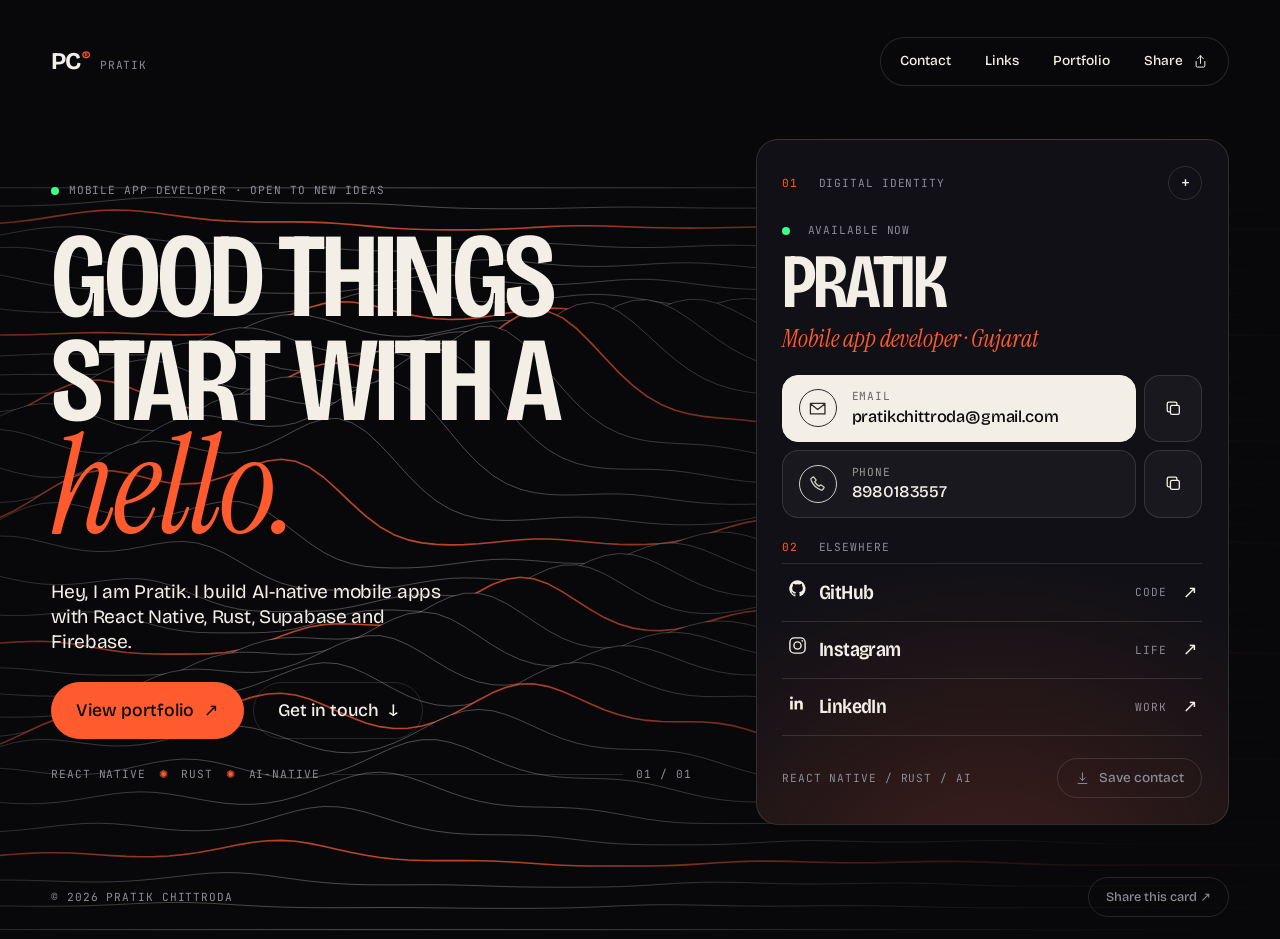
==== commit 9e7adf3f: "feat: SEO — titles, descriptions, canonical, social cards and structured data Co-Authored-By: Claude" ====
--- a/Personal card/index.html
+++ b/Personal card/index.html
@@ -4,8 +4,26 @@
     <meta charset="UTF-8" />
     <meta name="viewport" content="width=device-width, initial-scale=1.0" />
     <meta name="theme-color" content="#08080b" />
-    <meta name="description" content="Pratik Chittroda — mobile app developer building AI-native apps with React Native, Rust, Supabase and Firebase." />
-    <title>Pratik — Digital card</title>
+    <meta name="description" content="Contact card of Pratik Chittroda, a mobile app developer in Gujarat, India building AI-native apps with React Native, Rust, Supabase and Firebase. Email, phone, links and portfolio." />
+    <title>Pratik Chittroda — Digital card &amp; contact</title>
+    <link rel="canonical" href="https://portfolio-card-ten-nu.vercel.app/" />
+    <meta name="robots" content="index, follow, max-image-preview:large" />
+    <meta name="author" content="Pratik Chittroda" />
+    <meta property="og:type" content="profile" />
+    <meta property="og:site_name" content="Pratik Chittroda" />
+    <meta property="og:title" content="Pratik Chittroda — Digital card &amp; contact" />
+    <meta property="og:description" content="Contact card of Pratik Chittroda, a mobile app developer in Gujarat, India building AI-native apps with React Native, Rust, Supabase and Firebase. Email, phone, links and portfolio." />
+    <meta property="og:url" content="https://portfolio-card-ten-nu.vercel.app/" />
+    <meta property="og:image" content="https://portfolio-card-ten-nu.vercel.app/portfolio/og.png" />
+    <meta property="og:image:width" content="1200" />
+    <meta property="og:image:height" content="630" />
+    <meta property="og:image:alt" content="I build apps that feel alive — Pratik Chittroda, mobile app developer" />
+    <meta property="og:locale" content="en_IN" />
+    <meta name="twitter:card" content="summary_large_image" />
+    <meta name="twitter:title" content="Pratik Chittroda — Digital card &amp; contact" />
+    <meta name="twitter:description" content="Contact card of Pratik Chittroda, a mobile app developer in Gujarat, India building AI-native apps with React Native, Rust, Supabase and Firebase. Email, phone, links and portfolio." />
+    <meta name="twitter:image" content="https://portfolio-card-ten-nu.vercel.app/portfolio/og.png" />
+    <script type="application/ld+json">{"@context": "https://schema.org", "@graph": [{"@type": "WebSite", "@id": "https://portfolio-card-ten-nu.vercel.app/#site", "url": "https://portfolio-card-ten-nu.vercel.app/", "name": "Pratik Chittroda", "inLanguage": "en"}, {"@type": "ProfilePage", "@id": "https://portfolio-card-ten-nu.vercel.app/#page", "url": "https://portfolio-card-ten-nu.vercel.app/", "name": "Pratik Chittroda — Digital card", "isPartOf": {"@id": "https://portfolio-card-ten-nu.vercel.app/#site"}, "mainEntity": {"@id": "https://portfolio-card-ten-nu.vercel.app/#pratik"}}, {"@type": "Person", "@id": "https://portfolio-card-ten-nu.vercel.app/#pratik", "name": "Pratik Chittroda", "jobTitle": "Mobile App Developer", "description": "Mobile app developer building AI-native apps with React Native, Rust, Supabase and Firebase.", "url": "https://portfolio-card-ten-nu.vercel.app/portfolio/", "image": "https://portfolio-card-ten-nu.vercel.app/portfolio/og.png", "sameAs": ["https://github.com/pratikchittroda-cpu", "https://www.linkedin.com/in/pratik-chittroda/", "https://www.instagram.com/pratik.limitless"], "address": {"@type": "PostalAddress", "addressRegion": "Gujarat", "addressCountry": "IN"}, "knowsAbout": ["React Native", "Expo", "Rust", "Supabase", "Firebase", "TypeScript", "Mobile app development", "AI-native apps"]}]}</script>
     <link rel="icon" type="image/svg+xml" href="/portfolio/favicon.svg" />
     <link rel="preload" href="public/fonts/bricolage.woff2" as="font" type="font/woff2" crossorigin />
     <link rel="stylesheet" href="styles.css" />
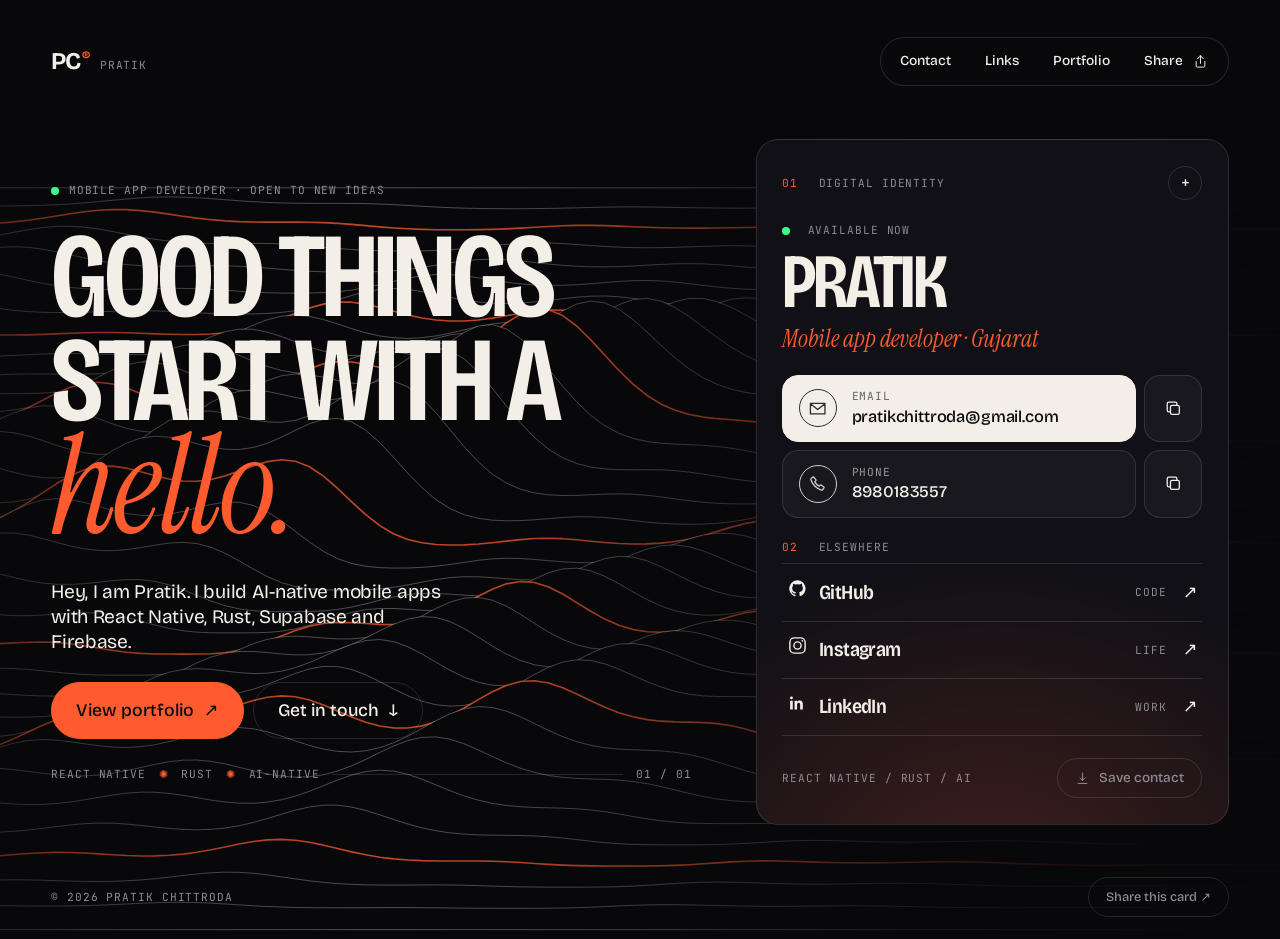
==== commit 7ac5f036: "feat: add name spelling variants to structured data Co-Authored-By: Claude Fable 5.2 <noreply@anthro" ====
--- a/Personal card/index.html
+++ b/Personal card/index.html
@@ -23,7 +23,7 @@
     <meta name="twitter:title" content="Pratik Chittroda — Digital card &amp; contact" />
     <meta name="twitter:description" content="Contact card of Pratik Chittroda, a mobile app developer in Gujarat, India building AI-native apps with React Native, Rust, Supabase and Firebase. Email, phone, links and portfolio." />
     <meta name="twitter:image" content="https://portfolio-card-ten-nu.vercel.app/portfolio/og.png" />
-    <script type="application/ld+json">{"@context": "https://schema.org", "@graph": [{"@type": "WebSite", "@id": "https://portfolio-card-ten-nu.vercel.app/#site", "url": "https://portfolio-card-ten-nu.vercel.app/", "name": "Pratik Chittroda", "inLanguage": "en"}, {"@type": "ProfilePage", "@id": "https://portfolio-card-ten-nu.vercel.app/#page", "url": "https://portfolio-card-ten-nu.vercel.app/", "name": "Pratik Chittroda — Digital card", "isPartOf": {"@id": "https://portfolio-card-ten-nu.vercel.app/#site"}, "mainEntity": {"@id": "https://portfolio-card-ten-nu.vercel.app/#pratik"}}, {"@type": "Person", "@id": "https://portfolio-card-ten-nu.vercel.app/#pratik", "name": "Pratik Chittroda", "jobTitle": "Mobile App Developer", "description": "Mobile app developer building AI-native apps with React Native, Rust, Supabase and Firebase.", "url": "https://portfolio-card-ten-nu.vercel.app/portfolio/", "image": "https://portfolio-card-ten-nu.vercel.app/portfolio/og.png", "sameAs": ["https://github.com/pratikchittroda-cpu", "https://www.linkedin.com/in/pratik-chittroda/", "https://www.instagram.com/pratik.limitless"], "address": {"@type": "PostalAddress", "addressRegion": "Gujarat", "addressCountry": "IN"}, "knowsAbout": ["React Native", "Expo", "Rust", "Supabase", "Firebase", "TypeScript", "Mobile app development", "AI-native apps"]}]}</script>
+    <script type="application/ld+json">{"@context": "https://schema.org", "@graph": [{"@type": "WebSite", "@id": "https://portfolio-card-ten-nu.vercel.app/#site", "url": "https://portfolio-card-ten-nu.vercel.app/", "name": "Pratik Chittroda", "inLanguage": "en"}, {"@type": "ProfilePage", "@id": "https://portfolio-card-ten-nu.vercel.app/#page", "url": "https://portfolio-card-ten-nu.vercel.app/", "name": "Pratik Chittroda — Digital card", "isPartOf": {"@id": "https://portfolio-card-ten-nu.vercel.app/#site"}, "mainEntity": {"@id": "https://portfolio-card-ten-nu.vercel.app/#pratik"}}, {"@type": "Person", "@id": "https://portfolio-card-ten-nu.vercel.app/#pratik", "name": "Pratik Chittroda", "givenName": "Pratik", "familyName": "Chittroda", "alternateName": ["Pratik Chitroda", "Pratik", "Chittroda", "Chitroda"], "jobTitle": "Mobile App Developer", "description": "Mobile app developer building AI-native apps with React Native, Rust, Supabase and Firebase.", "url": "https://portfolio-card-ten-nu.vercel.app/portfolio/", "image": "https://portfolio-card-ten-nu.vercel.app/portfolio/og.png", "sameAs": ["https://github.com/pratikchittroda-cpu", "https://www.linkedin.com/in/pratik-chittroda/", "https://www.instagram.com/pratik.limitless"], "address": {"@type": "PostalAddress", "addressRegion": "Gujarat", "addressCountry": "IN"}, "knowsAbout": ["React Native", "Expo", "Rust", "Supabase", "Firebase", "TypeScript", "Mobile app development", "AI-native apps"]}]}</script>
     <link rel="icon" type="image/svg+xml" href="/portfolio/favicon.svg" />
     <link rel="preload" href="public/fonts/bricolage.woff2" as="font" type="font/woff2" crossorigin />
     <link rel="stylesheet" href="styles.css" />
